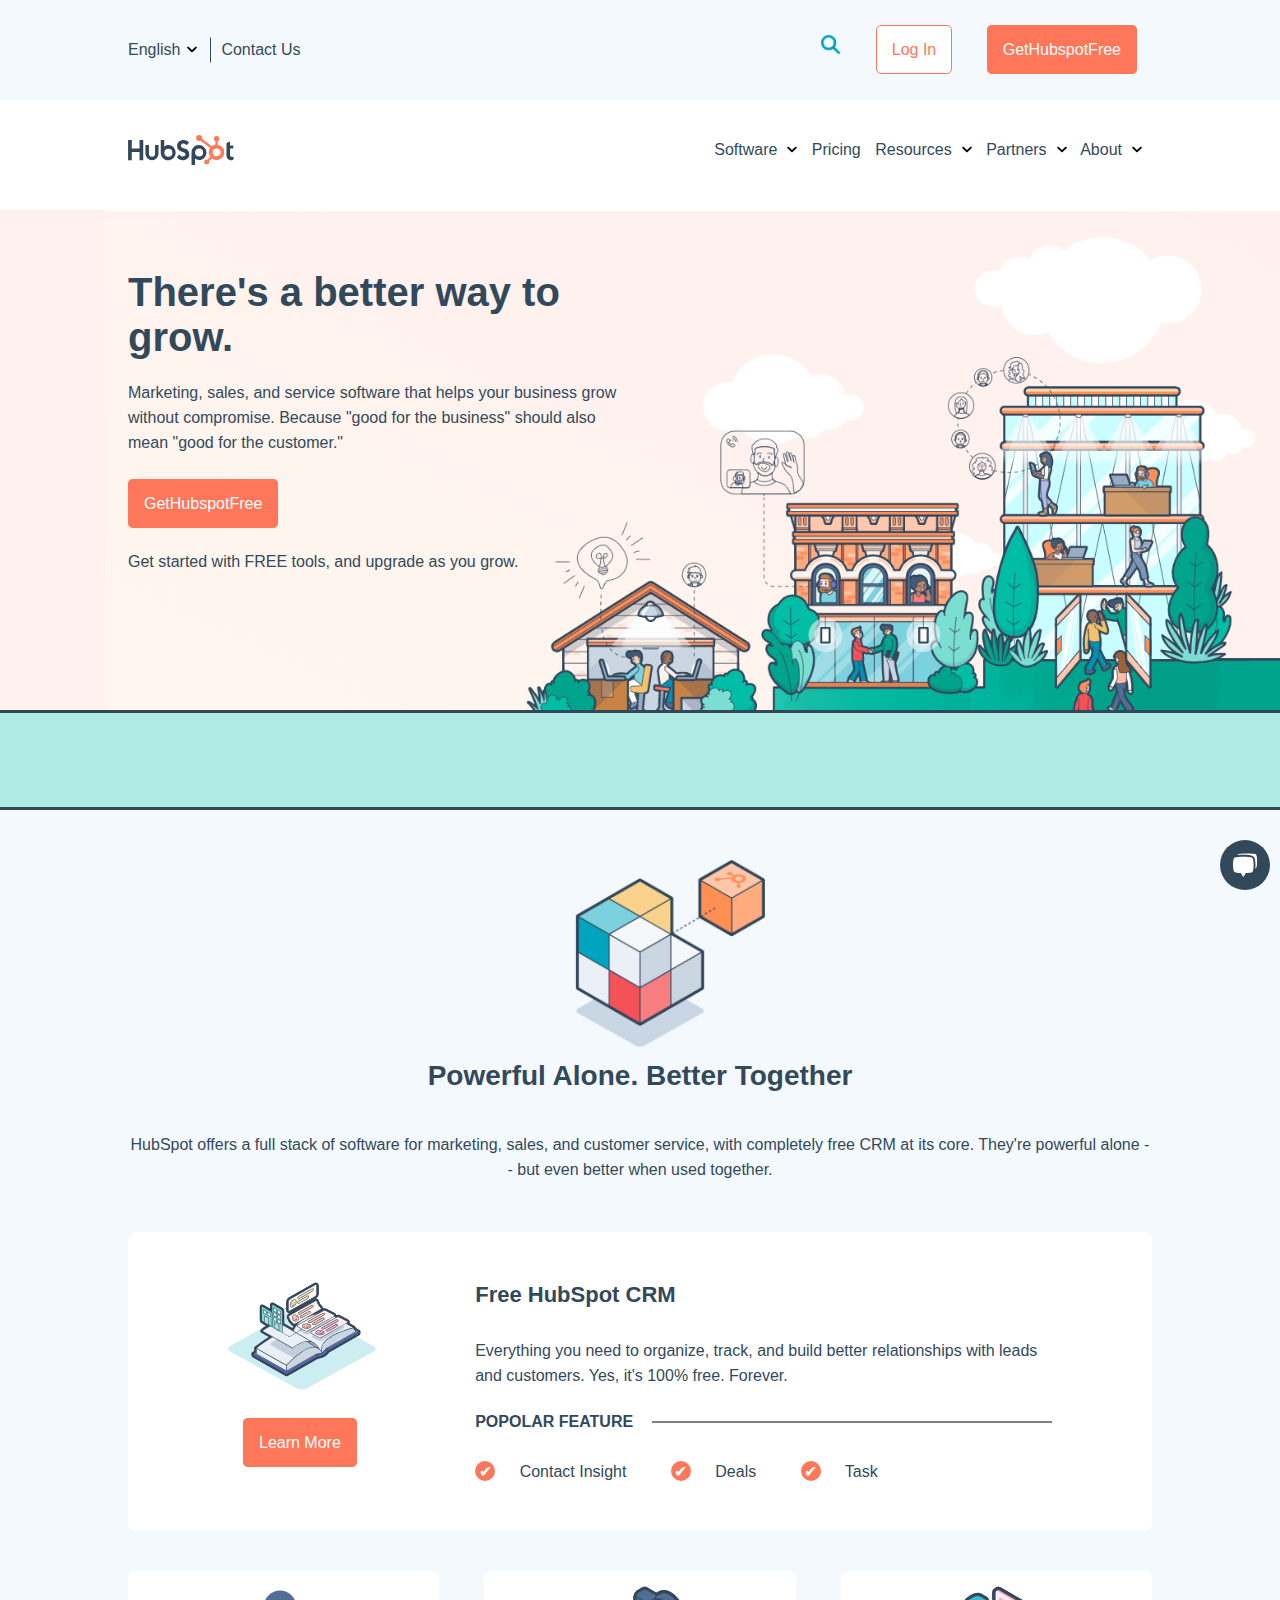
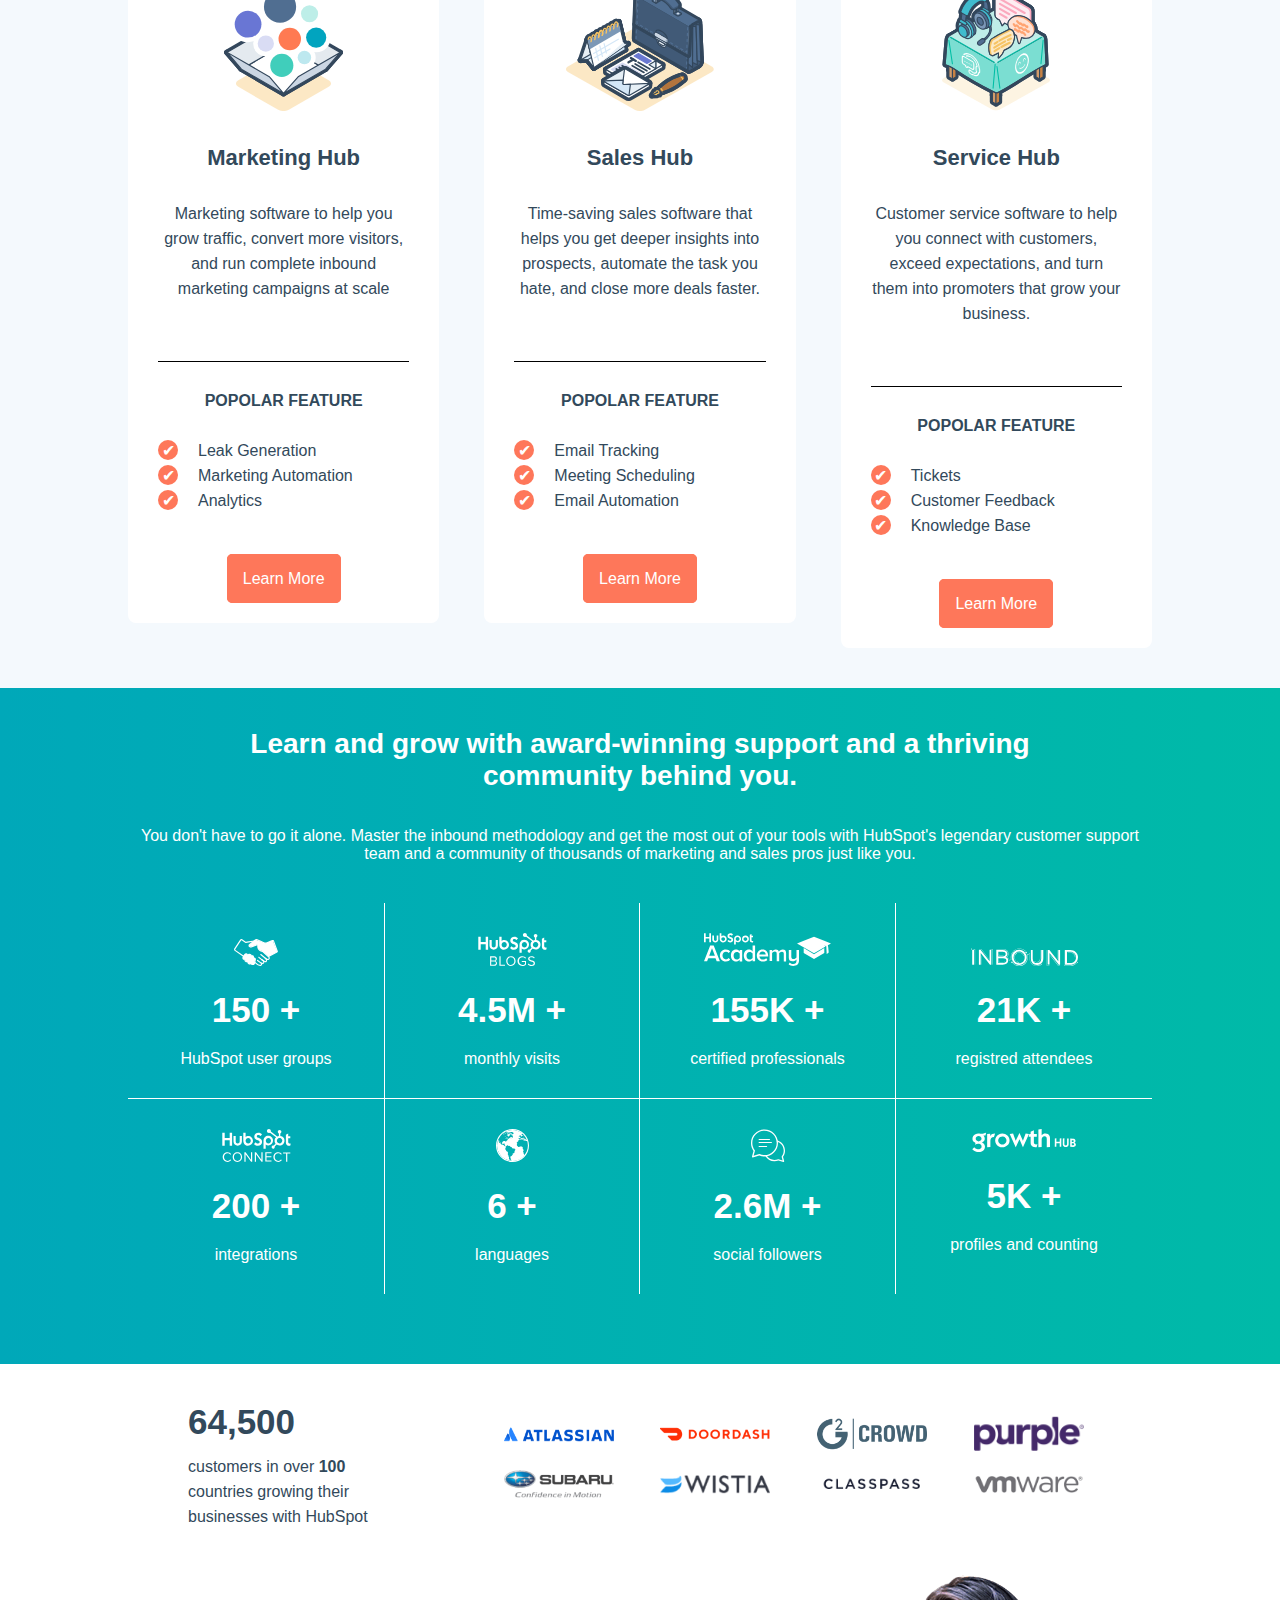
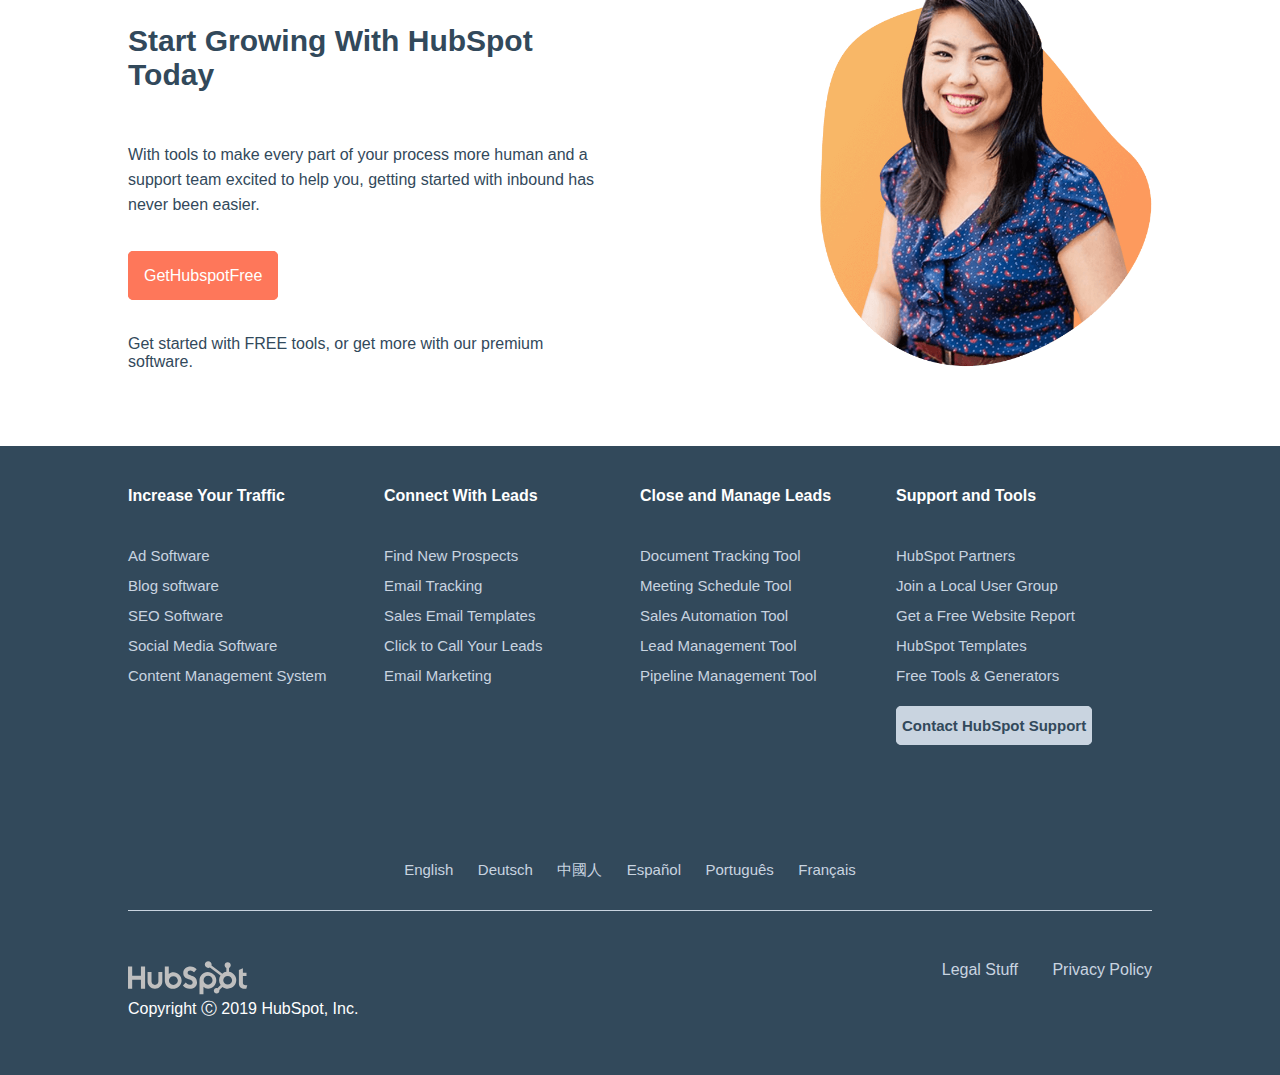
==== bonus/index.html @ 5caa960b "Commento il bonus" ====
<!DOCTYPE html>
<html lang="en">
<head>
    <meta charset="UTF-8">
    <meta http-equiv="X-UA-Compatible" content="IE=edge">
    <meta name="viewport" content="width=device-width, initial-scale=1.0">
    <!-- title -->
    <title>Hubspot</title>
    <!-- stylesheet -->
    <link rel="stylesheet" href="./assets/css/style.css">
    <!-- font -->
    <link rel="preconnect" href="https://fonts.gstatic.com">
    <link href="https://fonts.googleapis.com/css2?family=Montserrat:wght@200;400;600;800&display=swap" rel="stylesheet">
    <!-- font awesome -->
    <link rel="stylesheet" href="https://cdnjs.cloudflare.com/ajax/libs/font-awesome/5.15.3/css/all.min.css" integrity="sha512-iBBXm8fW90+nuLcSKlbmrPcLa0OT92xO1BIsZ+ywDWZCvqsWgccV3gFoRBv0z+8dLJgyAHIhR35VZc2oM/gI1w==" crossorigin="anonymous" />
</head>
<body>
    
    <!-- header -->
    <header>

        <!-- chat -->
        <div class="chat">
            <img src="./bonus_chat/launcher-open-icon.svg" alt="chat">
        </div>
        <div class="text_chat">
            &#128075; Want to chat about HubSpot? I'm here to help you find your way.
            <img src="./bonus_chat/bot-avatar.jpg" alt="bot avatar">
            <span>&#x2715;</span>
        </div>
        <!-- /chat -->

        <!-- primo nav -->
        <nav class="azzurro_chiaro">
            <div class="container clearfix">
                <div class="menu_sx float_left">
                    <a href="" id="trat">
                        <i class="fas fa-globe-europe"></i>
                        English
                        <img src="./assets/img/chevron-down-solid.svg" alt="chevron down">
                        <span id="trattino"></span>
                    </a>
                    <a href="">Contact Us</a>
                </div>
                <div class="menu_dx float_left">
                    <a href=""><img src="./assets/img/search-20icon.webp" alt="icona lente di ingrandimento"></a>
                    <a href="" class="bottone vuoto">Log In</a>
                    <a href="" class="bottone pieno pieno_azzurro_chiaro">GetHubspotFree</a>
                </div>
            </div>
        </nav>
        <!-- /primo nav -->

        <!-- secondo nav -->
        <nav>
            <div class="container clearfix">
                <div class="menu_sx2 float_left">
                    <img src="./assets/img/logo.svg" alt="">
                </div>
                <div class="menu_dx2 float_left">
                    <a href="">Software<img src="./assets/img/chevron-down-solid.svg" alt="chevron down"></a>
                    <a href="">Pricing</a>
                    <a href="">Resources<img src="./assets/img/chevron-down-solid.svg" alt="chevron down"></a>
                    <a href="">Partners<img src="./assets/img/chevron-down-solid.svg" alt="chevron down"></a>
                    <a href="">About<img src="./assets/img/chevron-down-solid.svg" alt="chevron down"></a>
                </div>
            </div>
        </nav>
        <!-- /secondo nav -->

        <!-- parte centrale header -->
        <div class="rosa main_header">
            <div class="container clearfix">
                <div class="scritte_header float_left">
                    <p>There's a better way to grow.</p>
                    <p>Marketing, sales, and service software that helps your business grow without compromise. Because "good for the business" should also mean "good for the customer."</p>
                    <a href="" class="bottone pieno pieno_rosa">GetHubspotFree</a>
                    <p>Get started with FREE tools, and upgrade as you grow.</p>
                </div>
            </div>
        </div>
        <!-- /parte centrale header -->

        <!-- barra azzurra -->
        <div class="barra_azzurra azzurro"></div>
        <!-- /barra azzurra -->

    </header>
    <!-- /header -->

    <!-- main -->
    <main>

        <!-- sezione 1 -->
        <section class="azzurro_chiaro">
            <div class="sezione_1 container clearfix">
                <!-- sezione con il cubo -->
                <div class="float_left sez_cubo">
                    <img src="./assets/img/cube.webp" class="cubo" alt="Cubo">
                    <p>Powerful Alone. Better Together</p>
                    <p>HubSpot offers a full stack of software for marketing, sales, and customer service, with  completely free CRM at its core. They're powerful alone -- but even better when used together.</p>
                </div>
                <!-- /sezione con il cubo -->

                <!-- free hubspot crm -->
                <div class="float_left azzurro_chiaro crm">
                    <div class="container float_left clearfix">
                        <div id="book" class="float_left">
                            <div><img src="./assets/img/book.svg" alt=""></div>
                            <a href="" class="bottone pieno pieno_bianco">Learn More</a>
                        </div>
                        <div id="hubspotcrm"  class="float_left">
                            <p>Free HubSpot CRM</p>
                            <p>Everything you need to organize, track, and build better relationships with leads and customers. Yes, it's 100% free. Forever.</p>
                            <p style="position: relative;">
                                popolar feature
                                <span class="hr"></span> <!-- linea orizzontale -->
                            </p>
                            <p>
                                <span class="cerchio">&#10004;</span>
                                <span class="cerchio_s">Contact Insight</span>
                                <span class="cerchio">&#10004;</span>
                                <span class="cerchio_s">Deals</span>
                                <span class="cerchio">&#10004;</span>
                                <span class="cerchio_s">Task</span>
                            </p>
                        </div>
                    </div>
                </div>
                <!-- /free hubspot crm -->

                <!-- colonne -->
                    <!-- colonna 1 -->
                    <div class="float_left azzurro_chiaro colonna3">
                        <div class="card1 clearfix">
                            <div class="int_col_1 float_left">
                                <img src="./assets/img/buble.svg" alt="bolle">
                                <p>Marketing Hub</p>
                                <p>Marketing software to help you grow traffic, convert more visitors, and run complete inbound marketing campaigns at scale</p>
                            </div>
                            <div class="int_col_2 float_left">
                                <p>popolar feature</p>
                                <p id="pf">
                                    <span class="cerchio_s"><span class="cerchio">&#10004;</span>Leak Generation</span>
                                    <span class="cerchio_s"><span class="cerchio">&#10004;</span>Marketing Automation</span>
                                    <span class="cerchio_s"><span class="cerchio">&#10004;</span>Analytics</span>
                                </p>
                                <a href="" class="bottone pieno pieno_bianco">Learn More</a>
                            </div>
                        </div>
                    </div>
                    <!-- /colonna 1 -->

                    <!-- colonna 2 -->
                    <div class="float_left azzurro_chiaro colonna3">
                        <div class="card2 clearfix">
                            <div class="int_col_1 float_left">
                                <img src="./assets/img/office.svg" alt="ufficio">
                                <p>Sales Hub</p>
                                <p>Time-saving sales software that helps you get deeper insights into prospects, automate the task you hate, and close more deals faster.</p>
                            </div>
                            <div class="int_col_2 float_left">
                                <p>popolar feature</p>
                                <p id="pf">
                                    <span class="cerchio_s"><span class="cerchio">&#10004;</span>Email Tracking</span>
                                    <span class="cerchio_s"><span class="cerchio">&#10004;</span>Meeting Scheduling</span>
                                    <span class="cerchio_s"><span class="cerchio">&#10004;</span>Email Automation</span>
                                </p>
                                <a href="" class="bottone pieno pieno_bianco">Learn More</a>
                            </div>
                        </div>
                    </div>
                    <!-- /colonna 2 -->

                    <!-- colonna 3 -->
                    <div class="float_left azzurro_chiaro colonna3">
                        <div class="card3 clearfix">
                            <div class="int_col_1 float_left">
                                <img src="./assets/img/table.svg" alt="tavolo">
                                <p>Service Hub</p>
                                <p>Customer service software to help you connect with customers, exceed expectations, and turn them into promoters that grow your business.</p>
                            </div>
                            <div class="int_col_2 float_left">
                                <p>popolar feature</p>
                                <p id="pf">
                                    <span class="cerchio_s"><span class="cerchio">&#10004;</span>Tickets</span>
                                    <span class="cerchio_s"><span class="cerchio">&#10004;</span>Customer Feedback</span>
                                    <span class="cerchio_s"><span class="cerchio">&#10004;</span>Knowledge Base</span>
                                </p>
                                <a href="" class="bottone pieno pieno_bianco">Learn More</a>
                            </div>
                        </div>
                    </div>
                    <!-- /colonna 3 -->
                <!-- /colonne -->

            </div>
        </section>
        <!-- /sezione 1 -->

        <!-- sezione 2 -->
        <section id="sezione_blu">
            <div class="container">
                <p>
                    Learn and grow with award-winning support and a thriving community behind you.
                </p>
                <p>
                    You don't have to go it alone. Master the inbound methodology and get the most out of your tools with HubSpot's legendary customer support team and a community of thousands of marketing and sales pros just like you. 
                </p>
                <div class="clearfix">
                    <div class="float_left">
                        <div><img src="./assets/img/hands.svg" alt="mani"></div>
                        <p class="scritta_grande">150 +</p>
                        <p>HubSpot user groups</p>
                    </div>
                    <div class="float_left quad_1">
                        <div><img src="./assets/img/blogs.svg" alt="blogs"></div>
                        <p class="scritta_grande">4.5M +</p>
                        <p>monthly visits</p>
                    </div>
                    <div class="float_left quad_2">
                        <div><img src="./assets/img/academy.svg" alt="academy"></div>
                        <p class="scritta_grande">155K +</p>
                        <p>certified professionals</p>
                    </div>
                    <div class="float_left">
                        <div><img src="./assets/img/inbound.svg" alt="inbound"></div>
                        <p class="scritta_grande">21K +</p>
                        <p>registred attendees</p>
                    </div>
                    <div class="float_left quad_3">
                        <div><img src="./assets/img/connect.svg" alt="connect"></div>
                        <p class="scritta_grande">200 +</p>
                        <p>integrations</p>
                    </div>
                    <div class="float_left quad_1 quad_3">
                        <div><img src="./assets/img/globe.svg" alt="globe"></div>
                        <p class="scritta_grande">6 +</p>
                        <p>languages</p>
                    </div>
                    <div class="float_left quad_2 quad_3">
                        <div><img src="./assets/img/followers.svg" alt="followers"></div>
                        <p class="scritta_grande">2.6M +</p>
                        <p>social followers</p>
                    </div>
                    <div class="float_left quad_3">
                        <div><img src="./assets/img/growth.svg" alt="growth"></div>
                        <p class="scritta_grande">5K +</p>
                        <p>profiles and counting</p>
                    </div>
                </div>
            </div>
        </section>
        <!-- /sezione 2 -->

        <!-- sezione 3 -->
        <section id="sezione_bianca">
            <div class="container">
                <div class="clearfix sez_bianca_1">
                    <div class="float_left">
                        <p class="scritta_grande" style="padding-bottom: 20px;">64,500</p>
                        <p>
                            customers in over <span style="font-weight: 600;">100</span> countries growing their businesses with HubSpot
                        </p>
                    </div>
                    <div class="float_left sponsor">
                        <div class="float_left">
                            <img src="./assets/img/atlasian.webp" alt="atlasian">
                        </div>
                        <div class="float_left">
                            <img src="./assets/img/doordash.webp" alt="doordash">
                        </div>
                        <div class="float_left">
                            <img src="./assets/img/g2crowd.webp" alt="g2crowd">                            
                        </div>
                        <div class="float_left">
                            <img src="./assets/img/purple.webp" alt="purple">                            
                        </div>
                        <div class="float_left">
                            <img src="./assets/img/subaru.webp" alt="subaru">
                        </div>
                        <div class="float_left">
                            <img src="./assets/img/wistia.webp" alt="wistia">
                        </div>
                        <div class="float_left">
                            <img src="./assets/img/classpass.webp" alt="classpass">
                        </div>
                        <div class="float_left">
                            <img src="./assets/img/vmware.webp" alt="vmware">
                        </div>
                    </div>
                </div>
                <div class="sez_bianca_2 clearfix">
                    <div class="float_left">
                        <p class="">Start Growing With HubSpot Today</p>
                        <p>With tools to make every part of your process more human and a support team excited to help you, getting started with inbound has never been easier.</p>
                        <a class="btn bottone pieno pieno_bianco" href="">GetHubspotFree</a>
                        <p>Get started with FREE tools, or get more with our premium software.</p>
                    </div>
                    <div class="float_left">
                        <img src="./assets/img/woman.webp" alt="woman">
                    </div>
                </div>
            </div>
        </section>
        <!-- /sezione 3 -->

    </main>
    <!-- /main -->

    <!-- footer -->
    <footer>
        <div class="container">

            <!-- sezione 1 -->
            <div class="sez_blu_1 clearfix">
                <div class="float_left">
                    <ul>
                        <span>Increase Your Traffic</span>
                        <li><a href="">Ad Software</a></li>
                        <li><a href="">Blog software</a></li>
                        <li><a href="">SEO Software</a></li>
                        <li><a href="">Social Media Software</a></li>
                        <li><a href="">Content Management System</a></li>
                    </ul>
                </div>
                <div class="float_left">
                    <ul>
                        <span>Connect With Leads</span>
                        <li><a href="">Find New Prospects</a></li>
                        <li><a href="">Email Tracking</a></li>
                        <li><a href="">Sales Email Templates</a></li>
                        <li><a href="">Click to Call Your Leads</a></li>
                        <li><a href="">Email Marketing</a></li>
                    </ul>
                </div>
                <div class="float_left">
                    <ul>
                        <span>Close and Manage Leads</span>
                        <li><a href="">Document Tracking Tool</a></li>
                        <li><a href="">Meeting Schedule Tool</a></li>
                        <li><a href="">Sales Automation Tool</a></li>
                        <li><a href="">Lead Management Tool</a></li>
                        <li><a href="">Pipeline Management Tool</a></li>
                    </ul>
                </div>
                <div class="float_left">
                    <ul>
                        <span>Support and Tools</span>
                        <li><a href="">HubSpot Partners</a></li>
                        <li><a href="">Join a Local User Group</a></li>
                        <li><a href="">Get a Free Website Report</a></li>
                        <li><a href="">HubSpot Templates</a></li>
                        <li><a href="">Free Tools & Generators</a></li>
                        <a class="bottone pieno2" href="">Contact HubSpot Support</a>
                        <div class="social">
                            <a href=""><i style="color: #c9d4e0;" class="fab fa-facebook-f"></i></a>
                            <a href=""><i style="color: #c9d4e0;" class="fab fa-instagram"></i></a>
                            <a href=""><i style="color: #c9d4e0;" class="fab fa-youtube"></i></a>
                            <a href=""><i style="color: #c9d4e0;" class="fab fa-twitter"></i></a>
                            <a href=""><i style="color: #c9d4e0;" class="fab fa-linkedin-in"></i></a>
                        </div>
                    </ul>
                </div>
            </div>
            <!-- /sezione 1 -->

            <!-- sezione 2 -->
            <div class="sez_blu_2">
                <span><a href="">English</a></span>
                <span><a href="">Deutsch</a></span>
                <span><a href="">中國人</a></span>
                <span><a href="">Español</a></span>
                <span><a href="">Português</a></span>
                <span><a href="">Français</a></span>
            </div>
            <!-- /sezione 2 -->

            <!-- sezione 3 -->
            <div>
                <div class="sez_blu_3 clearfix">
                    <div class="float_left">
                        <div>
                            <img src="./assets/img/logo-white.svg" alt="logo bianco">
                        </div>
                        <div>
                            Copyright &#x24B8; 2019 HubSpot, Inc.
                        </div>
                    </div>
                    <div class="sez_blu_3_dx float_left">
                        <span><a href="">Legal Stuff</a></span>
                        <span><a href="">Privacy Policy</a></span>
                    </div>
                </div>
            </div>
            <!-- /sezione 3 -->

        </div>
    </footer>
    <!-- /footer -->

</body>
</html>
---- bonus/assets/css/style.css ----
*{
    box-sizing: border-box;
    padding: 0;
    margin: 0;
    /* font-family: 'Montserrat', sans-serif; */
    font-family: Arial, Helvetica, sans-serif;
    color: #32495b;
}

/* utility class */
.container{
    width: 80%;
    margin: auto;
}
.clearfix{
    content: "";
    display: table;
    clear: both;
}
.azzurro_chiaro{
    background-color: #f4f9fd;
}
.rosa{
    background-color: #fff2ee;
}
.azzurro{
    background-color: #afebe4;
}
.bottone{
    border-radius: 5px;
    margin: 0 15px;
    text-decoration: none;
}
.vuoto{
    padding: 15px;
    border: 1px solid #fe775a;
    color: #fe775a;
    background-color: white;
}
.vuoto:hover{
    color: white;
    background-color: #fe775a;
}
.pieno{
    padding: 15px;
    border: 1px solid #fe775a;
    background-color: #fe775a;
    color: white;
}
.pieno2{
    padding: 10px 5px;
    border: 1px solid #c9d4e0;
    background-color: #c9d4e0;
    color: #32495b;
    font-weight: 600;
    font-size: 15px;
    margin-left: 0;
}
.pieno2:hover{
    background-color: #32495b;
    color: #c9d4e0;
}
.pieno_azzurro_chiaro:hover{
    color: #fe775a;
    background-color: #f4f9fd;
}
.pieno_rosa:hover{
    color: #fe775a;
    background-color: #fff2ee;
}
.pieno_bianco:hover{
    color: #fe775a;
    background-color: white;
}
.float_left{
    float: left;
}
.cerchio{
    width: 20px;
    height: 20px;
    line-height: 15px;
    padding: 3px;
    margin-right: 20px;
    border-radius: 50%;
    background-color: #fe775a;
    color: white;
    text-align: center;
    display: inline-block;
}

/* header */
/* primo nav */
header nav:first-child{
    width: 100%;
    height: 100px;
    border-bottom: 1px solid #32495b;
}
.menu_sx, .menu_dx{
    width: 50%;
}
.menu_sx{
    line-height: 100px;
}
.menu_sx a{
    text-decoration: none;
}
#trat{
    position: relative;
    margin-right: 10px;
    padding-right: 10px;
}
#trat img{
    width: 10px;
    margin-left: 2px;
}
#trattino{
    content: "";
    display: inline-block;
    height: 25px;
    width: 1px;
    background-color: #32495b;
    position: absolute;
    right: 0px;
    top: 50%;
    transform: translateY(-50%);
}
.menu_dx{
    text-align: right;
    line-height: 100px;
}
.menu_dx > a > img{
    width: 20px;
    margin-right: 15px;
}
.menu_dx > a > img:hover{
    width: 30px;
}

/* secondo nav */
header nav:nth-child(2){
    width: 100%;
    height: 100px;
}
.menu_sx2{
    width: 40%;
    line-height: 100px;
}
.menu_dx2{
    width: 60%;
    line-height: 100px;
}
.menu_sx2 img{
    margin-top: 35px;
}
.menu_dx2{
    text-align: right;
}
.menu_dx2 a{
    margin-right: 10px;
    text-decoration: none;
}
.menu_dx2 a img{
    width: 10px;
    margin-left: 10px;
}

/* parte centrale header */
.main_header {
    height: 500px;
    background-image: url("../img/jumbotron.png");
    background-repeat: no-repeat;
    background-size: contain;
    background-position-x: 100%;
    background-size: 1175px;
}
.scritte_header{
    margin-top: 60px;
    width: 50%;
}
.scritte_header :first-child{
    font-size: 40px;
    font-weight: 600;
    margin-bottom: 20px;
}
.scritte_header :nth-child(2){
    margin-bottom: 40px;
    line-height: 25px;
}
.scritte_header :nth-child(4){
    margin-top: 40px;
}
.scritte_header a{
    margin-left: 0;
}

/* barra azzurra */
.barra_azzurra{
    width: 100%;
    height: 100px;
    border-top: 3px solid #33475b;
    border-bottom: 3px solid #33475b;
}


/* main */
/* sezione 1 */
/* sezione con il cubo */
.sez_cubo{
    position: relative;
    width: 100%;
}
.cubo{
    width: 250px;
    position: absolute;
    left: 50%;
    top: 50px;
    transform: translateX(-50%);
}
.sez_cubo :nth-child(2){
    padding-top: 250px;
    margin-bottom: 40px;
    font-size: 28px;
    font-weight: 600;
    text-align: center;
}
.sez_cubo :nth-child(3){
    text-align: center;
    margin-bottom: 50px;
    line-height: 25px;
}

/* free hubspot crm */
.crm{
    width: 100%;
}
.crm > div{
    border-radius: 0.5rem;
    width: 100%;
    background-color: white;
    padding: 50px 100px;
}
#book{
    width: 30%;
}
#book > div > img{
    width: 60%;
    margin-bottom: 40px;
}
#hubspotcrm{
    width: 70%;
    height: 100%;
}
#hubspotcrm p:first-child{
    font-size: 22px;
    font-weight: 600;
    margin-bottom: 30px;
}
#hubspotcrm p:nth-child(2){
    margin-bottom: 25px;
    line-height: 25px;
}
#hubspotcrm p:nth-child(3){
    margin-bottom: 30px;
    text-transform: uppercase;
    font-weight: 600;
}
.hr{
    width: 400px;
    height: 1px;
    background-color: black;
    display: block;
    position: absolute;
    right: 0;
    top: 50%;
    transform: translateY(-50%);
}
.cerchio_s{
    margin-right: 40px;
}

/* colonne */
.colonna3{
    width: calc(100%/3);
    padding-top: 40px;
    text-align: center;
    padding-bottom: 40px;
}
.card1{
    border-radius: 0.5rem;
    background-color: white;
    width: calc(100%-30px);
    margin-right: 30px;
    padding: 15px 30px;
    padding-bottom: 35px;
}
.card2{
    border-radius: 0.5rem;
    background-color: white;
    width: calc(100%-30px);
    margin-left: 15px;
    margin-right: 15px;
    padding: 15px 30px;
    padding-bottom: 35px;
}
.card3{
    border-radius: 0.5rem;
    background-color: white;
    width: calc(100%-30px);
    margin-left: 30px;
    padding: 15px 30px;
    padding-bottom: 35px;
}
.int_col_1{
    width: 100%;
    height: 60%;
}
.int_col_1 img{
    height: 125px;
    margin-bottom: 30px;
}
.int_col_1 :nth-child(2){
    font-size: 22px;
    font-weight: 600;
    margin-bottom: 30px;
}
.int_col_1 :nth-child(3){
    line-height: 25px;
    margin-bottom: 60px;
}
.int_col_2{
    width: 100%;
    height: 40%;
    border-top: 1px solid black;
}
.int_col_2 p:first-child{
    font-weight: 600;
    text-transform: uppercase;
    margin-top: 30px;
    margin-bottom: 30px;
}
#pf{
    margin-bottom: 60px;
}
#pf span.cerchio_s{
    text-align: left;
    display: block;
    margin-bottom: 5px;
}


/* sezione 2 */
#sezione_blu{
    background: linear-gradient(90deg, #00A8B9 0%, #00BAA8 100%);
    padding-top: 40px;
    padding-bottom: 70px;
}
#sezione_blu > div > p{
    color: white;
    text-align: center;
}
#sezione_blu > div > p:first-child{
    font-size: 28px;
    font-weight: 600;
    width: 80%;
    margin: auto;
    margin-bottom: 35px;
}
#sezione_blu > div >p:nth-child(2){
    padding-bottom: 40px;
}
#sezione_blu > div > div{
    width: 100%;
}
#sezione_blu > div > div > div{
    width: 25%;
    text-align: center;
    padding-bottom: 30px;
    padding-top: 30px;
}
#sezione_blu > div > div > div > p{
    color: white;
    padding-top: 20px;
}
.scritta_grande{
    font-size: 35px;
    font-weight: 600;
}
.quad_1{
    border-left: 1px solid white;
    border-right: 1px solid white;
}
.quad_2{
    border-right: 1px solid white;
}
.quad_3{
    border-top: 1px solid white;
}

/* sezione 3 */
.sez_bianca_1{
    width: 100%;
    padding-top: 20x;
}
.sez_bianca_1 > div:first-child{
    width: 30%;
    padding: 45px;
    line-height: 25px;
    padding-left: 60px;
}
.sez_bianca_1 > div:nth-child(2){
    width: 70%;
    padding: 45px;
    /* text-align: right; */
}
.sponsor > div{
    width: 25%;
    height: 50px;
    position: relative;
}
.sponsor > div > img{
    width: 110px;
    position: absolute;
    top: 50%;
    left: 50%;
    transform: translate(-50%, -50%);
}
.sez_bianca_2{
    padding-bottom: 25px;
}
.sez_bianca_2 > div:first-child{
    width: 46%;
}
.sez_bianca_2 > div > p{
    margin: 50px 0;
}
.sez_bianca_2 > div > p:first-child{
    font-size: 30px;
    font-weight: 600;
}
.sez_bianca_2 > div > p:nth-child(2){
    line-height: 25px;
}
.btn{
    margin-left: 0;
}
.sez_bianca_2 > div:nth-child(2){
    width: 54%;
    position: relative;
}
.sez_bianca_2 > div:nth-child(2) > img{
    width: 60%;
    position: absolute;
    right: 0;
}

/* footer */
footer{
    background-color: #32495b;
    padding: 35px 0;
}
/* sezione 1 */
footer div, footer ul, footer ul li, footer span{
    color: white;
}
.sez_blu_1{
    width: 100%;
    padding-bottom: 70px;
}
.sez_blu_1 > div{
    width: 25%;
}
footer ul{
    line-height: 30px;
}
footer ul li{
    list-style: none;
    font-size: 15px;
}
footer ul li a{
    color: #c9d4e0;
    text-decoration: none;
}
footer ul span{
    margin-bottom: 40px;
    color: white;
    font-weight: 700;
}
footer ul :nth-child(2){
    margin-top: 30px;
}
footer ul :nth-child(6){
    margin-bottom: 20px;
}
.social{
    padding-top: 20px;
}
.social > a{
    padding-right: 25px;
}

/* sezione 2 */
.sez_blu_2{
    text-align: center;
}
.sez_blu_2 > span{
    padding-right: 20px;
}
.sez_blu_2 > span > a{
    font-size: 15px;
    color: #c9d4e0;
    text-decoration: none;
}

/* sezione 3 */
.sez_blu_3{
    width: 100%;
    padding-top: 50px;
    padding-bottom: 20px;
    margin-top: 30px;
    border-top: 1px solid #c9d4e0;
    color: #c9d4e0;
}
.sez_blu_3 > div{
    width: 50%;
}
.sez_blu_3 > div > div > img{
    filter: brightness(0.75);
    width: 120px;
}
.sez_blu_3_dx{
    text-align: right;
}
.sez_blu_3_dx span{
    margin-left: 30px;
}
.sez_blu_3_dx span a{
    color: #c9d4e0;
    text-decoration: none;
}

/* chat */
.chat{
    position: fixed;
    right: 10px;
    bottom: 10px;
    border-radius: 50%;
    background-color: #32495b;
    width: 50px;
    height: 50px;
    z-index: 2;
}
.chat > img{
    width: 25px;
    position: absolute;
    top: 50%;
    left: 50%;
    transform: translate(-50%, -50%);
}
.text_chat{
    color: #32495b;
    width: 280px;
    padding: 30px 20px;
    padding-bottom: 20px;
    border-radius: 0.4rem;
    position: fixed;
    right: 10px;
    bottom: 70px;
    background-color: white;
    border: 1px solid #32495b;
    line-height: 25px;
    z-index: 2;
    display: none;
}
.text_chat > img{
    width: 50px;
    position: absolute;
    left: 50%;
    top: 0;
    transform: translate(-50%, -50%);
}
.text_chat > span{
    position: absolute;
    right: 10px;
    top: 5px;
    font-size: 20px;
}
.chat:hover + .text_chat{
    display: block;
}
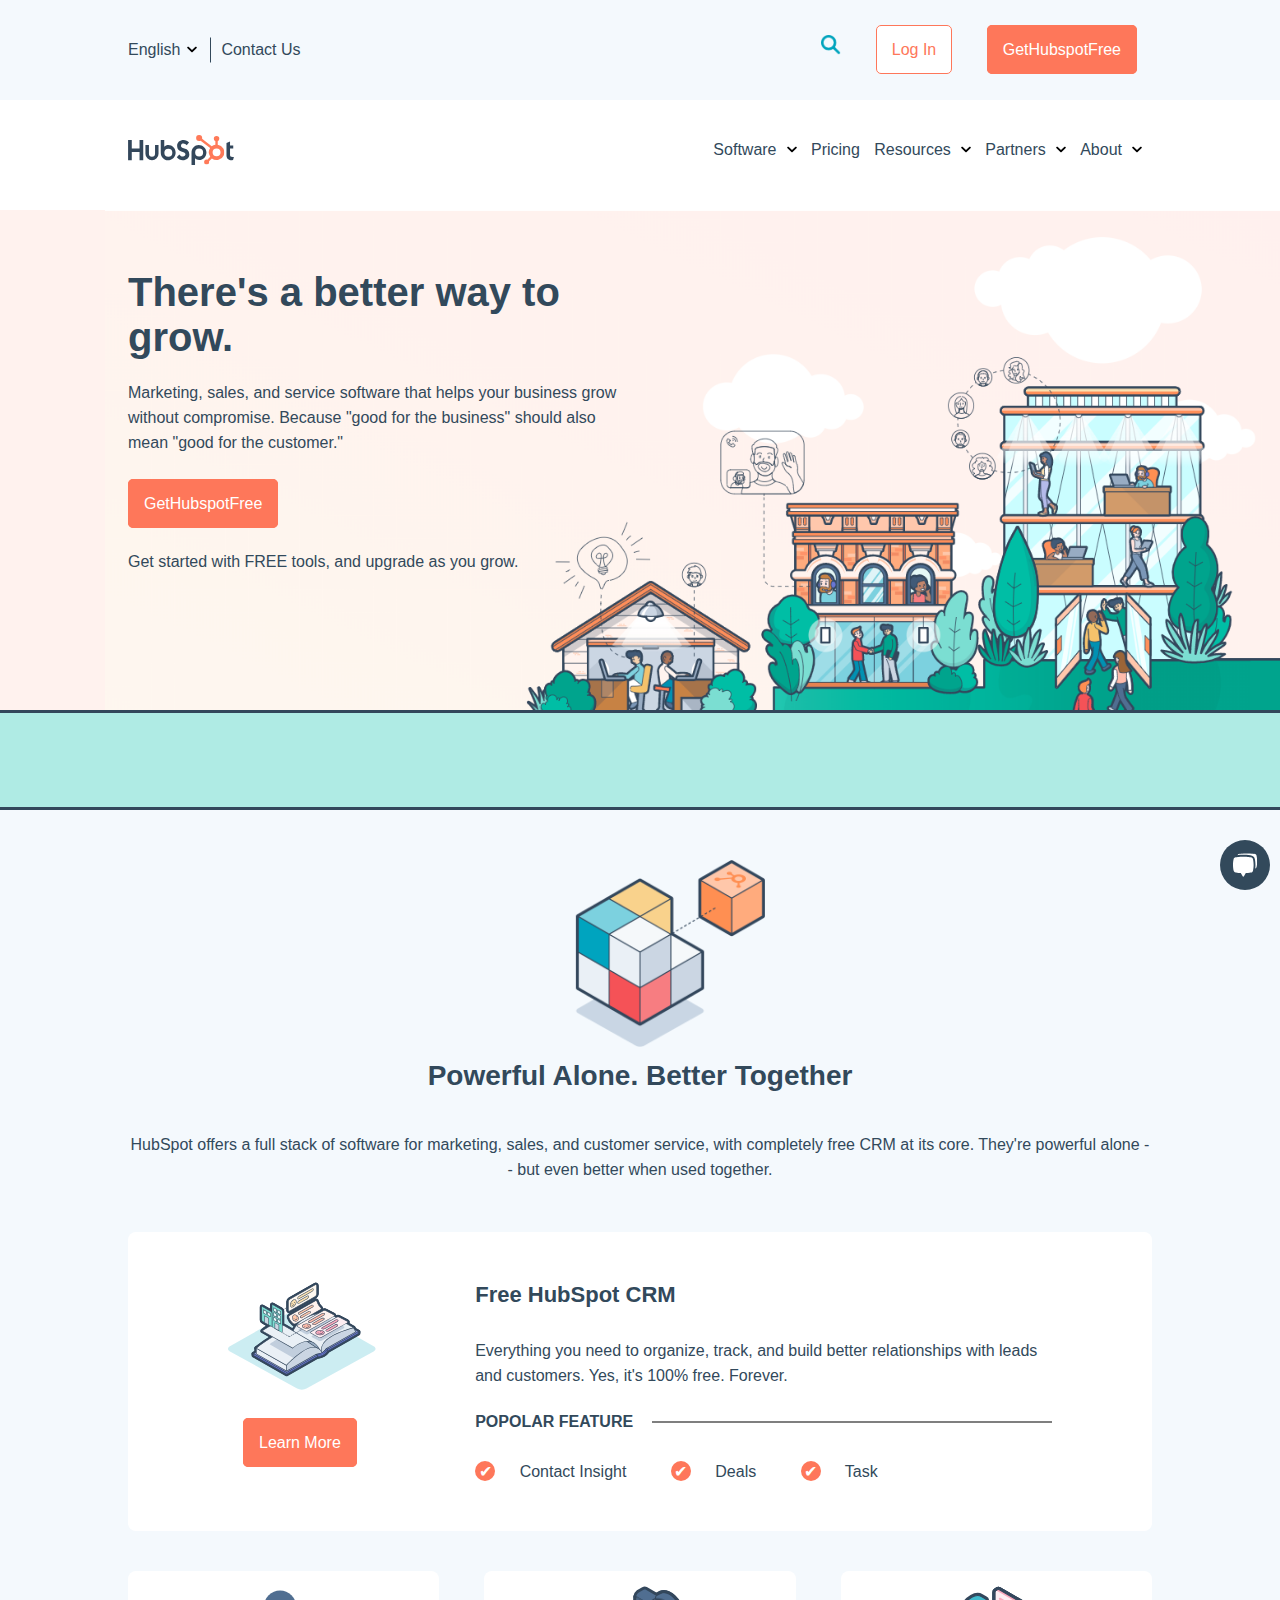
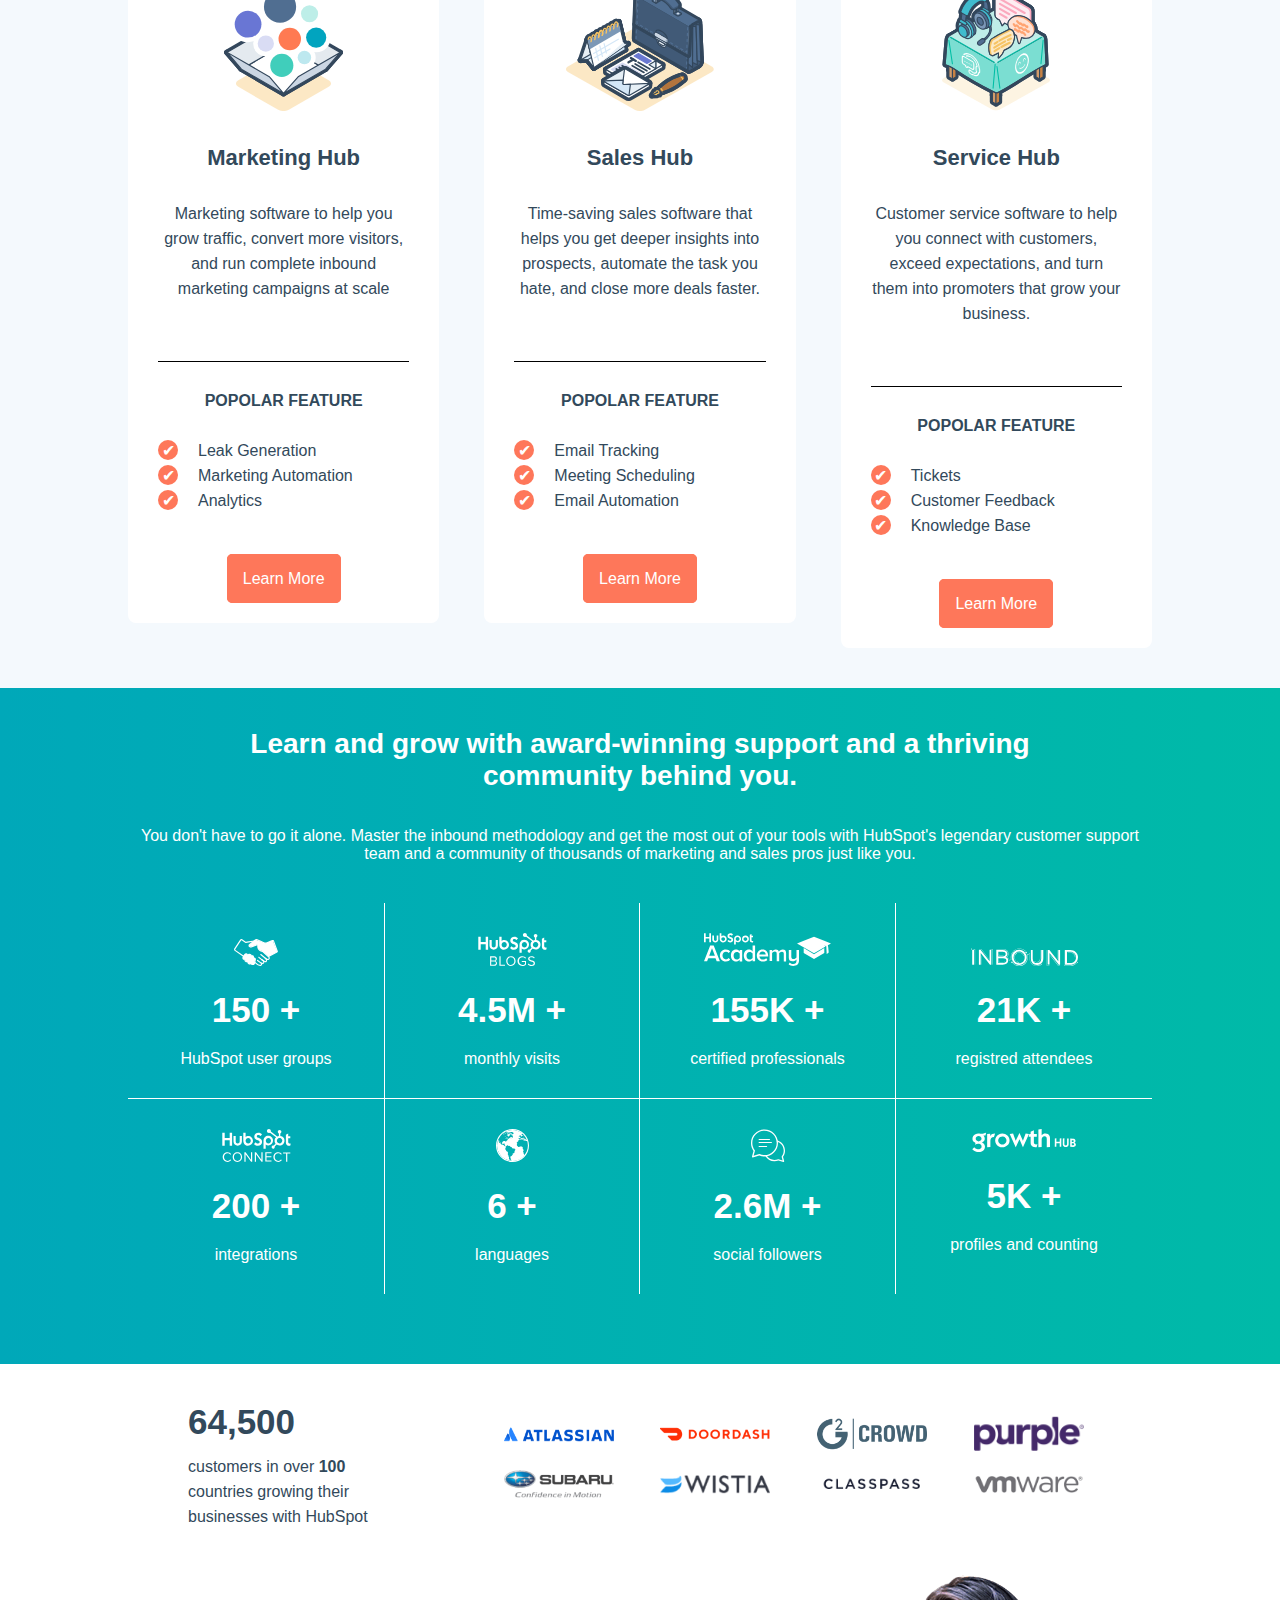
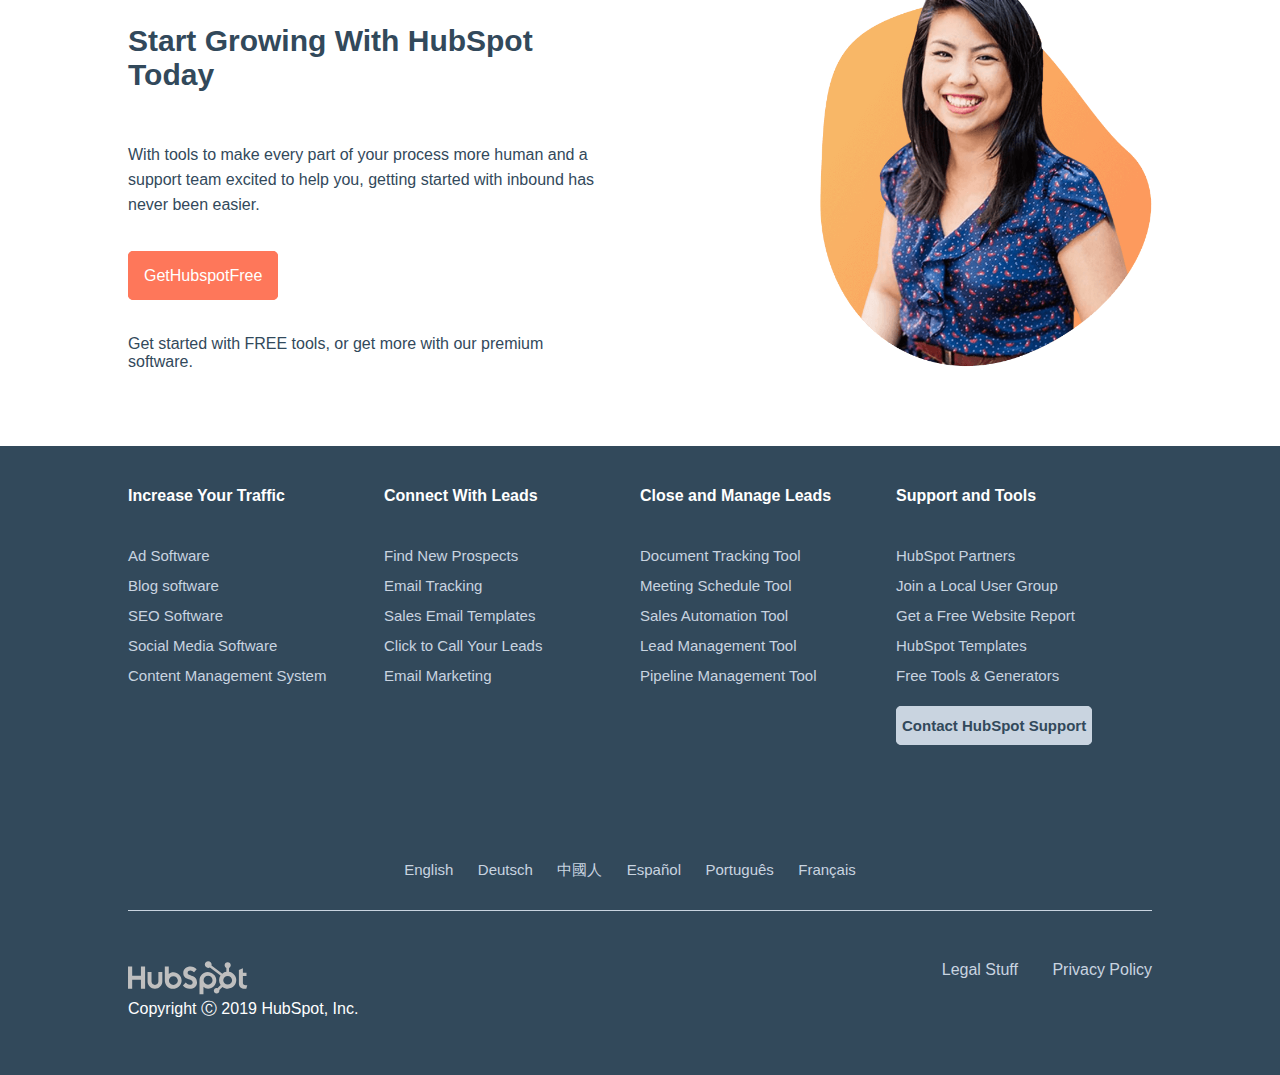
==== commit 62d828c7: "Resources dropdown menu" ====
--- a/bonus/index.html
+++ b/bonus/index.html
@@ -34,12 +34,21 @@
         <nav class="azzurro_chiaro">
             <div class="container clearfix">
                 <div class="menu_sx float_left">
-                    <a href="" id="trat">
+                    <a href="" class="dropdown" id="trat">
                         <i class="fas fa-globe-europe"></i>
                         English
                         <img src="./assets/img/chevron-down-solid.svg" alt="chevron down">
                         <span id="trattino"></span>
+                        <div class="dropdown-content">
+                            <p>中國人</p>
+                            <p>Deutsch</p>
+                            <p>English</p>
+                            <p>Español</p>
+                            <p>Português</p>
+                            <p>Français</p>
+                        </div>
                     </a>
+                    
                     <a href="">Contact Us</a>
                 </div>
                 <div class="menu_dx float_left">
@@ -60,9 +69,83 @@
                 <div class="menu_dx2 float_left">
                     <a href="">Software<img src="./assets/img/chevron-down-solid.svg" alt="chevron down"></a>
                     <a href="">Pricing</a>
-                    <a href="">Resources<img src="./assets/img/chevron-down-solid.svg" alt="chevron down"></a>
-                    <a href="">Partners<img src="./assets/img/chevron-down-solid.svg" alt="chevron down"></a>
-                    <a href="">About<img src="./assets/img/chevron-down-solid.svg" alt="chevron down"></a>
+                    <a href="" class="dropdown4">
+                        Resources<img src="./assets/img/chevron-down-solid.svg" alt="chevron down">
+                        <div class="dropdown-content4 clearfix">
+                            <div class="float_left">
+                                <p>Blog</p>
+                                <p>Read marketing, sales, agency, and customer success blog content.</p>
+                            </div>
+                            <div class="float_left">
+                                <p>Customers Stories/p>
+                                <p>Hear from the businesses that use HubSpot to grow better every day.</p>
+                            </div>
+                            <div class="float_left">
+                                <p>Developers</p>
+                                <p>Create apps and custom integrations for businesses using HubSpot.</p>
+                            </div>
+                            <div class="float_left mtb">
+                                <p>Ebooks, Guides & More</p>
+                                <p>Get access to HubSpot's most popular marketing resources.</p>
+                            </div>
+                            <div class="float_left mtb">
+                                <p>Onboarding & Services</p>
+                                <p>Find training and consulting services to help you thrive with HubSpot.</p>
+                            </div>
+                            <div class="float_left mtb">
+                                <p>Research & Reports</p>
+                                <p>Get up-to-date research and data on hot business trends.</p>
+                            </div>
+                            <div class="float_left mtb">
+                                <p>Free Courses & Certifications</p>
+                                <p>Take courses on the latest business trends, taught by industry experts.</p>
+                            </div>
+                            <div class="float_left mtb">
+                                <p>What Is Inbound?</p>
+                                <p>Get a primer on how inbound helps your business grow better.</p>
+                            </div>
+                            <div class="float_left mtb">
+                                <p>Customer Support</p>
+                                <p>Get help if you have questions about using HubSpot software.</p>
+                            </div>
+                        </div>
+                    </a>
+                    <a href="" class="dropdown3">
+                        Partners<img src="./assets/img/chevron-down-solid.svg" alt="chevron down">
+                        <div class="dropdown-content3 clearfix">
+                            <div class="float_left">
+                                <p>Hire a Partner</p>
+                                <p>Find a partner in our global community of service providers who can help you grow.</p>            
+                            </div>
+                            <div class="float_left">
+                                <p>Partner With Us</p>
+                                <p>Find the right partner program to help your business grow.</p>
+                            </div>
+                        </div>
+                    </a>
+                    <a href="" class="dropdown2">
+                        About<img src="./assets/img/chevron-down-solid.svg" alt="chevron down">
+                        <div class="dropdown-content2 clearfix">
+                            <div class="float_left">
+                                <p>Company</p>
+                                <p>About Us</p>
+                                <p>Contact Us</p>
+                                <p>Management Team</p>
+                                <p>Board of Directors</p>
+                                <p>Careers</p>
+                            </div>
+                            <div class="float_left">
+                                <p>News</p>
+                                <p>HubSpot News</p>
+                                <p>Press Resources</p>
+                                <p>Speakers</p>
+                            </div>
+                            <div class="float_left">
+                                <p>Investors</p>
+                                <p>Investor Relations</p>
+                            </div>
+                        </div>
+                    </a>
                 </div>
             </div>
         </nav>
--- a/bonus/assets/css/style.css
+++ b/bonus/assets/css/style.css
@@ -586,4 +586,134 @@
 }
 .chat:hover + .text_chat{
     display: block;
+}
+
+/* dropdown menu */
+/* english */
+.dropdown{
+    position: relative;
+}
+.dropdown-content{
+    display: none;
+    position: absolute;
+    top: 18px;
+    background-color: white;
+    box-shadow: 0px 8px 16px 0px rgba(0,0,0,0.2);
+    z-index: 1;
+    line-height: 20px;
+    font-weight: 600;
+}
+.dropdown-content p{
+    color: #32495b;
+    padding: 12px 16px;
+    display: block;
+}
+.dropdown-content p:hover{
+      background-color: #f1f1f1
+}
+.dropdown:hover .dropdown-content{
+    display: block;
+}
+/* about */
+.dropdown2{
+    position: relative;
+}
+.dropdown-content2{
+    display: none;
+    position: absolute;
+    top: 18px;
+    right: 0;
+    background-color: white;
+    box-shadow: 0px 8px 16px 0px rgba(0,0,0,0.2);
+    z-index: 1;
+    line-height: 20px;
+    width: 600px;
+    padding: 20px;
+}
+.dropdown-content2 p{
+    color: #32495b;
+    padding: 12px 16px;
+    text-align: left;
+}
+.dropdown-content2 p:first-child{
+    font-weight: 600;
+}
+.dropdown-content2 > div{
+    width: calc(100%/3);
+}
+.dropdown-content2 p:hover{
+    background-color: #f1f1f1
+}
+.dropdown2:hover .dropdown-content2{
+    display: block;
+}
+/* partners */
+.dropdown3{
+    position: relative;
+}
+.dropdown-content3{
+    display: none;
+    position: absolute;
+    top: 18px;
+    right: 0;
+    background-color: white;
+    box-shadow: 0px 8px 16px 0px rgba(0,0,0,0.2);
+    z-index: 1;
+    line-height: 20px;
+    width: 600px;
+    padding: 20px;
+}
+.dropdown-content3 p{
+    color: #32495b;
+    padding: 12px 16px;
+    text-align: left;
+}
+.dropdown-content3 p:first-child{
+    font-weight: 600;
+}
+.dropdown-content3 > div{
+    width: 50%;
+}
+.dropdown-content3 p:hover{
+    background-color: #f1f1f1
+}
+.dropdown3:hover .dropdown-content3{
+    display: block;
+}
+/* resources */
+.dropdown4{
+    position: relative;
+}
+.dropdown-content4{
+    display: none;
+    position: absolute;
+    top: 18px;
+    right: 0;
+    background-color: white;
+    box-shadow: 0px 8px 16px 0px rgba(0,0,0,0.2);
+    z-index: 1;
+    line-height: 20px;
+    width: 800px;
+    padding: 20px;
+}
+.dropdown-content4 p{
+    color: #32495b;
+    padding: 12px 16px;
+    text-align: left;
+}
+.dropdown-content4 p:first-child{
+    font-weight: 600;
+}
+.dropdown-content4 > div{
+    width: calc(100%/3);
+    height: 150px;
+}
+.dropdown-content4 p:hover{
+    background-color: #f1f1f1
+}
+.dropdown4:hover .dropdown-content4{
+    display: block;
+}
+.mtb{
+    border-top: 1px solid grey;
 }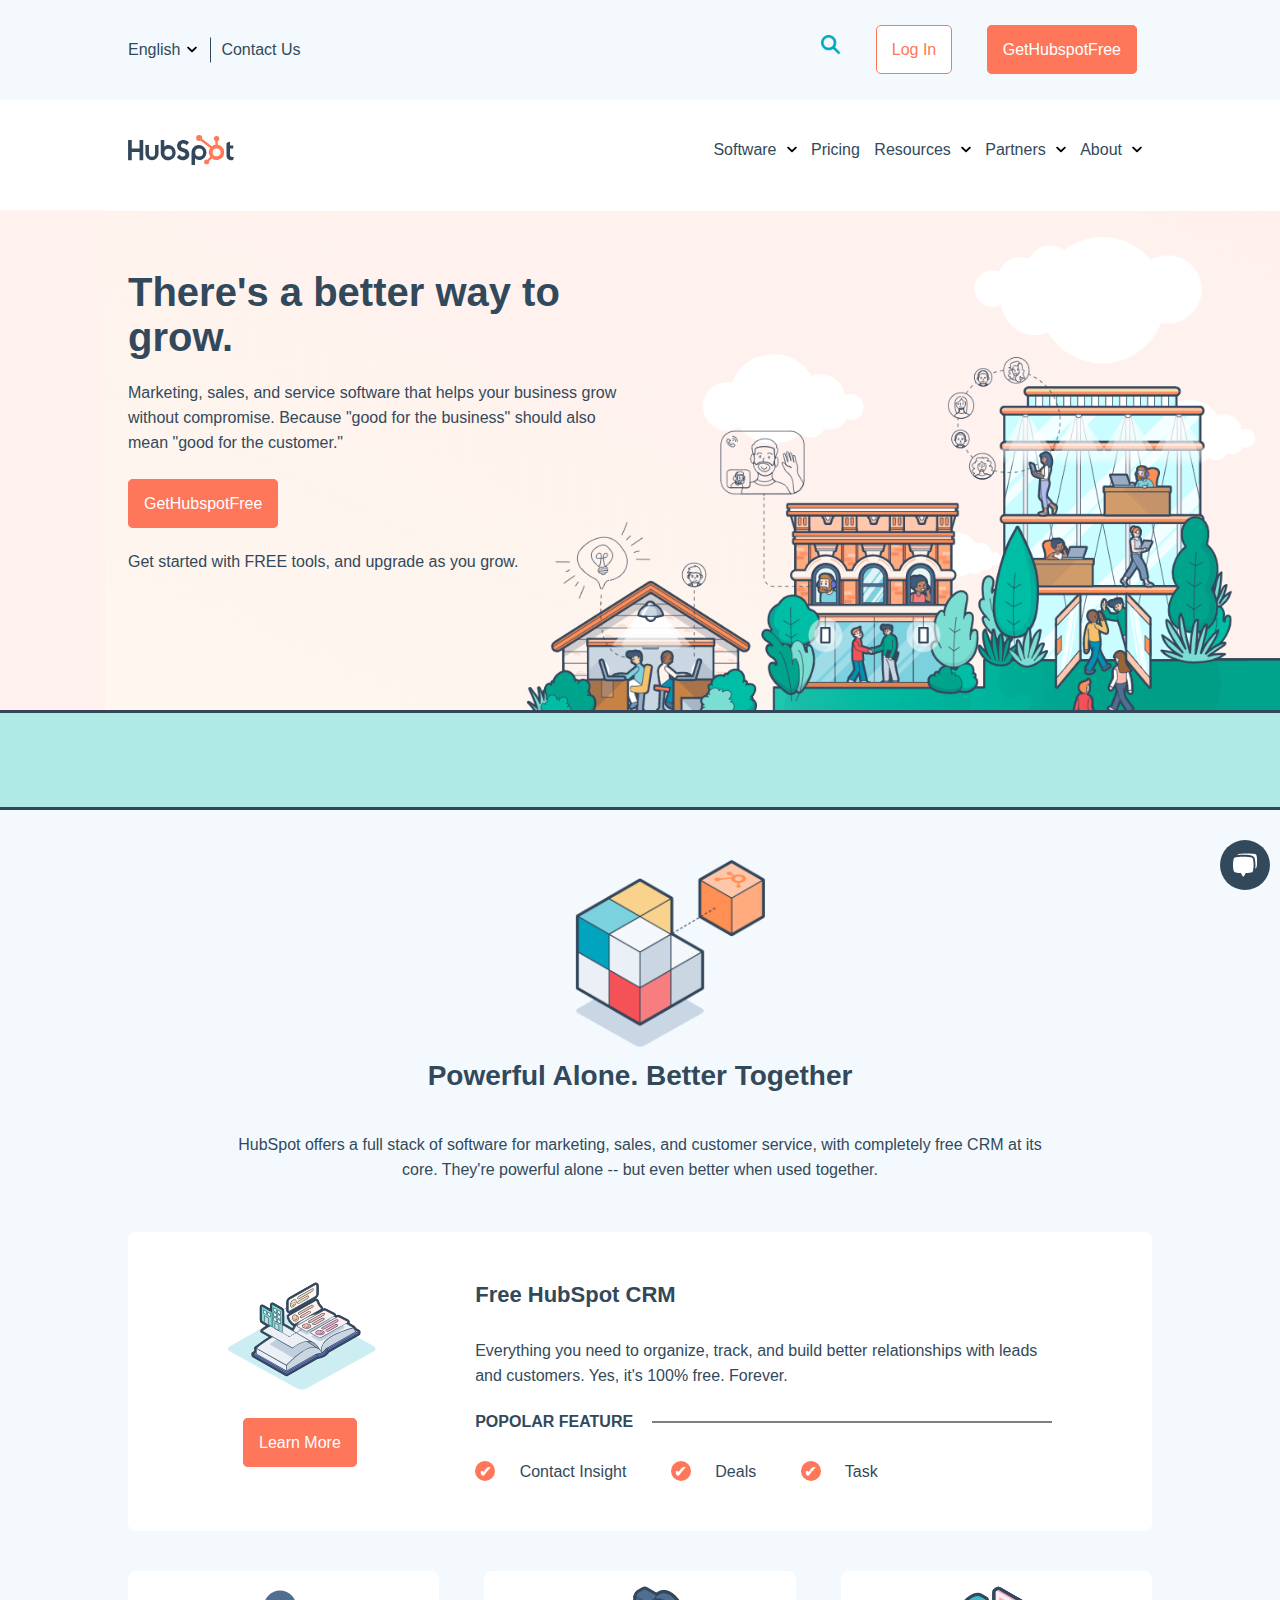
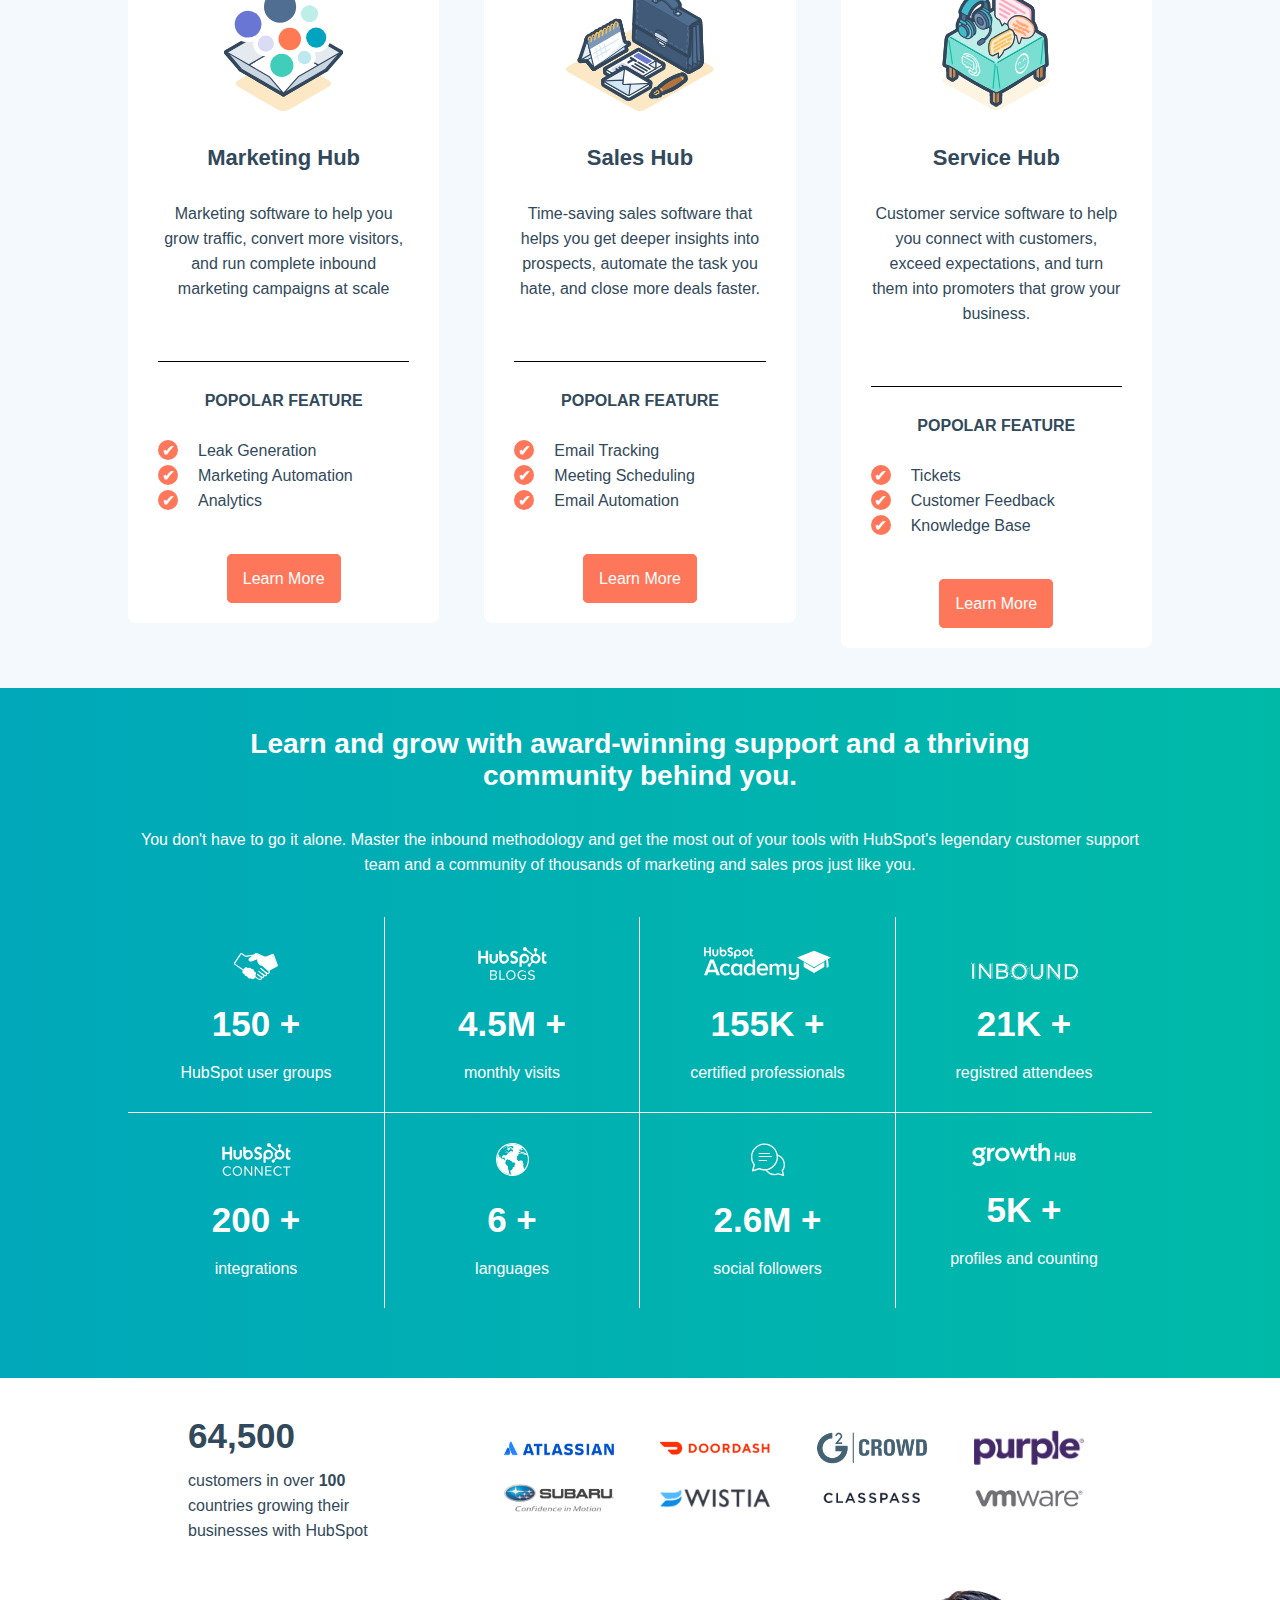
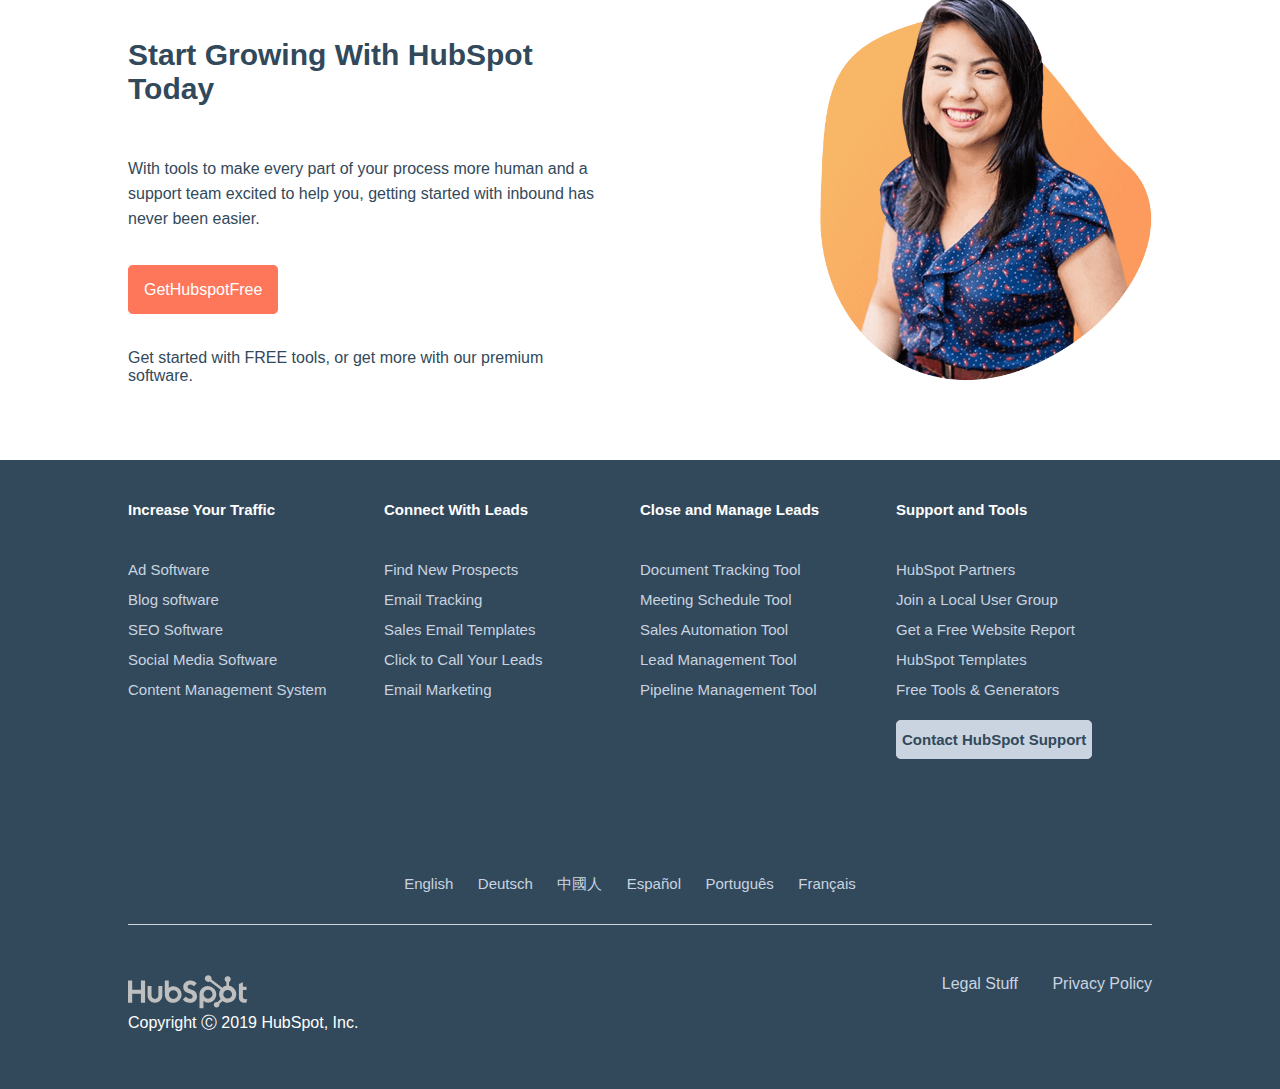
==== commit 9d43ac61: "Sistemo html e css e bonus" ====
--- a/bonus/index.html
+++ b/bonus/index.html
@@ -8,9 +8,6 @@
     <title>Hubspot</title>
     <!-- stylesheet -->
     <link rel="stylesheet" href="./assets/css/style.css">
-    <!-- font -->
-    <link rel="preconnect" href="https://fonts.gstatic.com">
-    <link href="https://fonts.googleapis.com/css2?family=Montserrat:wght@200;400;600;800&display=swap" rel="stylesheet">
     <!-- font awesome -->
     <link rel="stylesheet" href="https://cdnjs.cloudflare.com/ajax/libs/font-awesome/5.15.3/css/all.min.css" integrity="sha512-iBBXm8fW90+nuLcSKlbmrPcLa0OT92xO1BIsZ+ywDWZCvqsWgccV3gFoRBv0z+8dLJgyAHIhR35VZc2oM/gI1w==" crossorigin="anonymous" />
 </head>
@@ -67,7 +64,60 @@
                     <img src="./assets/img/logo.svg" alt="">
                 </div>
                 <div class="menu_dx2 float_left">
-                    <a href="">Software<img src="./assets/img/chevron-down-solid.svg" alt="chevron down"></a>
+                    <a href="" class="dropdown5">
+                        Software<img src="./assets/img/chevron-down-solid.svg" alt="chevron down">
+                        <div class="dropdown-content5">
+                            <div class="bor_bot_s clearfix cerchicon">
+                                <div class="float_left">
+                                    <img src="./assets/img/cerchicon.jpg" alt="">
+                                </div>
+                                <div class="float_left">
+                                    <p>Free HubSpot CRM</p>
+                                    <p>All your contacts and companies. 100% free.</p>
+                                </div>                                
+                            </div>
+                            <div class="clearfix fulmine">
+                                <div class="float_left">
+                                    <img src="./assets/img/fulmine.svg" alt="">
+                                </div>
+                                <div class="float_left">
+                                    <p>Marketing Hub</p>
+                                    <p>Marketing software to increase traffic and leads. Free and premium pians.</p>
+                                </div>
+                            </div>
+                            <div class="clearfix stella">
+                                <div class="float_left">
+                                    <img src="./assets/img/stella.svg" alt="">
+                                </div>
+                                <div class="float_left">
+                                    <p>Sales Hub</p>
+                                    <p>Sales software for closing more deels, faster. Free and premium plans.</p>
+                                </div>
+                            </div>
+                            <div class="clearfix cuore">
+                                <div class="float_left">
+                                    <img src="./assets/img/cuore.svg" alt="">
+                                </div>
+                                <div class="float_left">
+                                    <p>Service Hub</p>
+                                    <p>Software for providing first-class customer service. Free and premium plans.</p>
+                                </div>
+                            </div>
+                            <div class="bor_bot_s clearfix frecciagiu">
+                                <div class="float_left">
+                                    <img src="./assets/img/frecciagiu.svg" alt="">
+                                </div>
+                                <div class="float_left">
+                                    <p>CMS Hub <span class="btn_blu">NEW</span></p>
+                                    <p>Content management software to power websites. Premium plans and free trial.</p>
+                                </div>
+                            </div>
+                            <div>
+                                <p>App Marketplace</p>
+                                <p>Find HubSpot apps for the tools and software you use to run your business.</p>
+                            </div>
+                        </div>
+                    </a>
                     <a href="">Pricing</a>
                     <a href="" class="dropdown4">
                         Resources<img src="./assets/img/chevron-down-solid.svg" alt="chevron down">
@@ -156,7 +206,7 @@
             <div class="container clearfix">
                 <div class="scritte_header float_left">
                     <p>There's a better way to grow.</p>
-                    <p>Marketing, sales, and service software that helps your business grow without compromise. Because "good for the business" should also mean "good for the customer."</p>
+                    <p class="line-height_25">Marketing, sales, and service software that helps your business grow without compromise. Because "good for the business" should also mean "good for the customer."</p>
                     <a href="" class="bottone pieno pieno_rosa">GetHubspotFree</a>
                     <p>Get started with FREE tools, and upgrade as you grow.</p>
                 </div>
@@ -179,32 +229,32 @@
             <div class="sezione_1 container clearfix">
                 <!-- sezione con il cubo -->
                 <div class="float_left sez_cubo">
-                    <img src="./assets/img/cube.webp" class="cubo" alt="Cubo">
-                    <p>Powerful Alone. Better Together</p>
-                    <p>HubSpot offers a full stack of software for marketing, sales, and customer service, with  completely free CRM at its core. They're powerful alone -- but even better when used together.</p>
+                    <img src="./assets/img/cube.webp" alt="Cubo">
+                    <p class="text-align_center">Powerful Alone. Better Together</p>
+                    <p class="container text-align_center line-height_25">HubSpot offers a full stack of software for marketing, sales, and customer service, with  completely free CRM at its core. They're powerful alone -- but even better when used together.</p>
                 </div>
                 <!-- /sezione con il cubo -->
 
                 <!-- free hubspot crm -->
-                <div class="float_left azzurro_chiaro crm">
+                <div class="float_left azzurro_chiaro">
                     <div class="container float_left clearfix">
                         <div id="book" class="float_left">
                             <div><img src="./assets/img/book.svg" alt=""></div>
                             <a href="" class="bottone pieno pieno_bianco">Learn More</a>
                         </div>
-                        <div id="hubspotcrm"  class="float_left">
+                        <div class="float_left">
                             <p>Free HubSpot CRM</p>
-                            <p>Everything you need to organize, track, and build better relationships with leads and customers. Yes, it's 100% free. Forever.</p>
+                            <p class="line-height_25">Everything you need to organize, track, and build better relationships with leads and customers. Yes, it's 100% free. Forever.</p>
                             <p style="position: relative;">
                                 popolar feature
                                 <span class="hr"></span> <!-- linea orizzontale -->
                             </p>
                             <p>
-                                <span class="cerchio">&#10004;</span>
+                                <span class="cerchio text-align_center">&#10004;</span>
                                 <span class="cerchio_s">Contact Insight</span>
-                                <span class="cerchio">&#10004;</span>
+                                <span class="cerchio text-align_center">&#10004;</span>
                                 <span class="cerchio_s">Deals</span>
-                                <span class="cerchio">&#10004;</span>
+                                <span class="cerchio text-align_center">&#10004;</span>
                                 <span class="cerchio_s">Task</span>
                             </p>
                         </div>
@@ -214,19 +264,19 @@
 
                 <!-- colonne -->
                     <!-- colonna 1 -->
-                    <div class="float_left azzurro_chiaro colonna3">
+                    <div class="float_left azzurro_chiaro colonna3 text-align_center">
                         <div class="card1 clearfix">
                             <div class="int_col_1 float_left">
                                 <img src="./assets/img/buble.svg" alt="bolle">
                                 <p>Marketing Hub</p>
-                                <p>Marketing software to help you grow traffic, convert more visitors, and run complete inbound marketing campaigns at scale</p>
+                                <p class="line-height_25">Marketing software to help you grow traffic, convert more visitors, and run complete inbound marketing campaigns at scale</p>
                             </div>
                             <div class="int_col_2 float_left">
                                 <p>popolar feature</p>
-                                <p id="pf">
-                                    <span class="cerchio_s"><span class="cerchio">&#10004;</span>Leak Generation</span>
-                                    <span class="cerchio_s"><span class="cerchio">&#10004;</span>Marketing Automation</span>
-                                    <span class="cerchio_s"><span class="cerchio">&#10004;</span>Analytics</span>
+                                <p>
+                                    <span class="cerchio_s"><span class="cerchio text-align_center">&#10004;</span>Leak Generation</span>
+                                    <span class="cerchio_s"><span class="cerchio text-align_center">&#10004;</span>Marketing Automation</span>
+                                    <span class="cerchio_s"><span class="cerchio text-align_center">&#10004;</span>Analytics</span>
                                 </p>
                                 <a href="" class="bottone pieno pieno_bianco">Learn More</a>
                             </div>
@@ -235,19 +285,19 @@
                     <!-- /colonna 1 -->
 
                     <!-- colonna 2 -->
-                    <div class="float_left azzurro_chiaro colonna3">
+                    <div class="float_left azzurro_chiaro colonna3 text-align_center">
                         <div class="card2 clearfix">
                             <div class="int_col_1 float_left">
                                 <img src="./assets/img/office.svg" alt="ufficio">
                                 <p>Sales Hub</p>
-                                <p>Time-saving sales software that helps you get deeper insights into prospects, automate the task you hate, and close more deals faster.</p>
+                                <p class="line-height_25">Time-saving sales software that helps you get deeper insights into prospects, automate the task you hate, and close more deals faster.</p>
                             </div>
                             <div class="int_col_2 float_left">
                                 <p>popolar feature</p>
-                                <p id="pf">
-                                    <span class="cerchio_s"><span class="cerchio">&#10004;</span>Email Tracking</span>
-                                    <span class="cerchio_s"><span class="cerchio">&#10004;</span>Meeting Scheduling</span>
-                                    <span class="cerchio_s"><span class="cerchio">&#10004;</span>Email Automation</span>
+                                <p>
+                                    <span class="cerchio_s"><span class="cerchio text-align_center">&#10004;</span>Email Tracking</span>
+                                    <span class="cerchio_s"><span class="cerchio text-align_center">&#10004;</span>Meeting Scheduling</span>
+                                    <span class="cerchio_s"><span class="cerchio text-align_center">&#10004;</span>Email Automation</span>
                                 </p>
                                 <a href="" class="bottone pieno pieno_bianco">Learn More</a>
                             </div>
@@ -256,19 +306,19 @@
                     <!-- /colonna 2 -->
 
                     <!-- colonna 3 -->
-                    <div class="float_left azzurro_chiaro colonna3">
+                    <div class="float_left azzurro_chiaro colonna3 text-align_center">
                         <div class="card3 clearfix">
                             <div class="int_col_1 float_left">
                                 <img src="./assets/img/table.svg" alt="tavolo">
                                 <p>Service Hub</p>
-                                <p>Customer service software to help you connect with customers, exceed expectations, and turn them into promoters that grow your business.</p>
+                                <p class="line-height_25">Customer service software to help you connect with customers, exceed expectations, and turn them into promoters that grow your business.</p>
                             </div>
                             <div class="int_col_2 float_left">
                                 <p>popolar feature</p>
-                                <p id="pf">
-                                    <span class="cerchio_s"><span class="cerchio">&#10004;</span>Tickets</span>
-                                    <span class="cerchio_s"><span class="cerchio">&#10004;</span>Customer Feedback</span>
-                                    <span class="cerchio_s"><span class="cerchio">&#10004;</span>Knowledge Base</span>
+                                <p>
+                                    <span class="cerchio_s"><span class="cerchio text-align_center">&#10004;</span>Tickets</span>
+                                    <span class="cerchio_s"><span class="cerchio text-align_center">&#10004;</span>Customer Feedback</span>
+                                    <span class="cerchio_s"><span class="cerchio text-align_center">&#10004;</span>Knowledge Base</span>
                                 </p>
                                 <a href="" class="bottone pieno pieno_bianco">Learn More</a>
                             </div>
@@ -283,11 +333,11 @@
 
         <!-- sezione 2 -->
         <section id="sezione_blu">
-            <div class="container">
+            <div class="container text-align_center">
                 <p>
                     Learn and grow with award-winning support and a thriving community behind you.
                 </p>
-                <p>
+                <p class="line-height_25">
                     You don't have to go it alone. Master the inbound methodology and get the most out of your tools with HubSpot's legendary customer support team and a community of thousands of marketing and sales pros just like you. 
                 </p>
                 <div class="clearfix">
@@ -339,14 +389,14 @@
         <!-- sezione 3 -->
         <section id="sezione_bianca">
             <div class="container">
-                <div class="clearfix sez_bianca_1">
+                <div class="clearfix sez_bianca_1 line-height_25">
                     <div class="float_left">
                         <p class="scritta_grande" style="padding-bottom: 20px;">64,500</p>
                         <p>
                             customers in over <span style="font-weight: 600;">100</span> countries growing their businesses with HubSpot
                         </p>
                     </div>
-                    <div class="float_left sponsor">
+                    <div class="float_left">
                         <div class="float_left">
                             <img src="./assets/img/atlasian.webp" alt="atlasian">
                         </div>
@@ -375,8 +425,8 @@
                 </div>
                 <div class="sez_bianca_2 clearfix">
                     <div class="float_left">
-                        <p class="">Start Growing With HubSpot Today</p>
-                        <p>With tools to make every part of your process more human and a support team excited to help you, getting started with inbound has never been easier.</p>
+                        <p>Start Growing With HubSpot Today</p>
+                        <p class="line-height_25">With tools to make every part of your process more human and a support team excited to help you, getting started with inbound has never been easier.</p>
                         <a class="btn bottone pieno pieno_bianco" href="">GetHubspotFree</a>
                         <p>Get started with FREE tools, or get more with our premium software.</p>
                     </div>
@@ -396,7 +446,7 @@
         <div class="container">
 
             <!-- sezione 1 -->
-            <div class="sez_blu_1 clearfix">
+            <div class="clearfix">
                 <div class="float_left">
                     <ul>
                         <span>Increase Your Traffic</span>
@@ -436,12 +486,12 @@
                         <li><a href="">HubSpot Templates</a></li>
                         <li><a href="">Free Tools & Generators</a></li>
                         <a class="bottone pieno2" href="">Contact HubSpot Support</a>
-                        <div class="social">
-                            <a href=""><i style="color: #c9d4e0;" class="fab fa-facebook-f"></i></a>
-                            <a href=""><i style="color: #c9d4e0;" class="fab fa-instagram"></i></a>
-                            <a href=""><i style="color: #c9d4e0;" class="fab fa-youtube"></i></a>
-                            <a href=""><i style="color: #c9d4e0;" class="fab fa-twitter"></i></a>
-                            <a href=""><i style="color: #c9d4e0;" class="fab fa-linkedin-in"></i></a>
+                        <div>
+                            <a href=""><i class="fab fa-facebook-f"></i></a>
+                            <a href=""><i class="fab fa-instagram"></i></a>
+                            <a href=""><i class="fab fa-youtube"></i></a>
+                            <a href=""><i class="fab fa-twitter"></i></a>
+                            <a href=""><i class="fab fa-linkedin-in"></i></a>
                         </div>
                     </ul>
                 </div>
@@ -449,7 +499,7 @@
             <!-- /sezione 1 -->
 
             <!-- sezione 2 -->
-            <div class="sez_blu_2">
+            <div class="text-align_center">
                 <span><a href="">English</a></span>
                 <span><a href="">Deutsch</a></span>
                 <span><a href="">中國人</a></span>
@@ -460,20 +510,18 @@
             <!-- /sezione 2 -->
 
             <!-- sezione 3 -->
-            <div>
-                <div class="sez_blu_3 clearfix">
-                    <div class="float_left">
-                        <div>
-                            <img src="./assets/img/logo-white.svg" alt="logo bianco">
-                        </div>
-                        <div>
-                            Copyright &#x24B8; 2019 HubSpot, Inc.
-                        </div>
-                    </div>
-                    <div class="sez_blu_3_dx float_left">
-                        <span><a href="">Legal Stuff</a></span>
-                        <span><a href="">Privacy Policy</a></span>
-                    </div>
+            <div class="clearfix">
+                <div class="float_left">
+                    <div>
+                        <img src="./assets/img/logo-white.svg" alt="logo bianco">
+                    </div>
+                    <div>
+                        Copyright &#x24B8; 2019 HubSpot, Inc.
+                    </div>
+                </div>
+                <div class="float_left">
+                    <span><a href="">Legal Stuff</a></span>
+                    <span><a href="">Privacy Policy</a></span>
                 </div>
             </div>
             <!-- /sezione 3 -->
--- a/bonus/assets/css/style.css
+++ b/bonus/assets/css/style.css
@@ -2,11 +2,9 @@
     box-sizing: border-box;
     padding: 0;
     margin: 0;
-    /* font-family: 'Montserrat', sans-serif; */
     font-family: Arial, Helvetica, sans-serif;
     color: #32495b;
 }
-
 /* utility class */
 .container{
     width: 80%;
@@ -28,11 +26,11 @@
 }
 .bottone{
     border-radius: 5px;
+    padding: 15px;
     margin: 0 15px;
     text-decoration: none;
 }
 .vuoto{
-    padding: 15px;
     border: 1px solid #fe775a;
     color: #fe775a;
     background-color: white;
@@ -42,10 +40,21 @@
     background-color: #fe775a;
 }
 .pieno{
-    padding: 15px;
     border: 1px solid #fe775a;
     background-color: #fe775a;
     color: white;
+}
+.pieno_azzurro_chiaro:hover{
+    color: #fe775a;
+    background-color: #f4f9fd;
+}
+.pieno_rosa:hover{
+    color: #fe775a;
+    background-color: #fff2ee;
+}
+.pieno_bianco:hover{
+    color: #fe775a;
+    background-color: white;
 }
 .pieno2{
     padding: 10px 5px;
@@ -60,36 +69,30 @@
     background-color: #32495b;
     color: #c9d4e0;
 }
-.pieno_azzurro_chiaro:hover{
-    color: #fe775a;
-    background-color: #f4f9fd;
-}
-.pieno_rosa:hover{
-    color: #fe775a;
-    background-color: #fff2ee;
-}
-.pieno_bianco:hover{
-    color: #fe775a;
-    background-color: white;
-}
 .float_left{
     float: left;
 }
 .cerchio{
     width: 20px;
     height: 20px;
-    line-height: 15px;
     padding: 3px;
     margin-right: 20px;
     border-radius: 50%;
+    line-height: 15px;
     background-color: #fe775a;
     color: white;
+    display: inline-block;
+}
+.cerchio_s{
+    margin-right: 40px;
+}
+.line-height_25{
+    line-height: 25px;
+}
+.text-align_center{
     text-align: center;
-    display: inline-block;
-}
-
-/* header */
-/* primo nav */
+}
+/* header */ /* primo nav */
 header nav:first-child{
     width: 100%;
     height: 100px;
@@ -98,7 +101,7 @@
 .menu_sx, .menu_dx{
     width: 50%;
 }
-.menu_sx{
+.menu_sx, .menu_dx{
     line-height: 100px;
 }
 .menu_sx a{
@@ -126,27 +129,18 @@
 }
 .menu_dx{
     text-align: right;
-    line-height: 100px;
 }
 .menu_dx > a > img{
     width: 20px;
     margin-right: 15px;
 }
-.menu_dx > a > img:hover{
-    width: 30px;
-}
-
 /* secondo nav */
 header nav:nth-child(2){
     width: 100%;
     height: 100px;
 }
-.menu_sx2{
-    width: 40%;
-    line-height: 100px;
-}
-.menu_dx2{
-    width: 60%;
+.menu_sx2, .menu_dx2{
+    width: 50%;
     line-height: 100px;
 }
 .menu_sx2 img{
@@ -163,13 +157,11 @@
     width: 10px;
     margin-left: 10px;
 }
-
 /* parte centrale header */
 .main_header {
     height: 500px;
     background-image: url("../img/jumbotron.png");
     background-repeat: no-repeat;
-    background-size: contain;
     background-position-x: 100%;
     background-size: 1175px;
 }
@@ -184,7 +176,6 @@
 }
 .scritte_header :nth-child(2){
     margin-bottom: 40px;
-    line-height: 25px;
 }
 .scritte_header :nth-child(4){
     margin-top: 40px;
@@ -192,7 +183,6 @@
 .scritte_header a{
     margin-left: 0;
 }
-
 /* barra azzurra */
 .barra_azzurra{
     width: 100%;
@@ -200,16 +190,11 @@
     border-top: 3px solid #33475b;
     border-bottom: 3px solid #33475b;
 }
-
-
-/* main */
-/* sezione 1 */
-/* sezione con il cubo */
+/* main */ /* sezione 1 */ /* sezione con il cubo */
 .sez_cubo{
     position: relative;
-    width: 100%;
-}
-.cubo{
+}
+.sez_cubo > img{
     width: 250px;
     position: absolute;
     left: 50%;
@@ -221,45 +206,37 @@
     margin-bottom: 40px;
     font-size: 28px;
     font-weight: 600;
-    text-align: center;
 }
 .sez_cubo :nth-child(3){
-    text-align: center;
     margin-bottom: 50px;
-    line-height: 25px;
-}
-
+}
 /* free hubspot crm */
-.crm{
-    width: 100%;
-}
-.crm > div{
+.sezione_1 > div:nth-child(2) > div{
     border-radius: 0.5rem;
     width: 100%;
     background-color: white;
     padding: 50px 100px;
 }
-#book{
+.sezione_1 > div:nth-child(2) > div > div:first-child{
     width: 30%;
 }
-#book > div > img{
+.sezione_1 > div:nth-child(2) > div > div:first-child > div > img{
     width: 60%;
     margin-bottom: 40px;
 }
-#hubspotcrm{
+.sezione_1 > div:nth-child(2) > div > div:nth-child(2){
     width: 70%;
     height: 100%;
 }
-#hubspotcrm p:first-child{
+.sezione_1 > div:nth-child(2) > div > div:nth-child(2) p:first-child{
     font-size: 22px;
     font-weight: 600;
     margin-bottom: 30px;
 }
-#hubspotcrm p:nth-child(2){
+.sezione_1 > div:nth-child(2) > div > div:nth-child(2) p:nth-child(2){
     margin-bottom: 25px;
-    line-height: 25px;
-}
-#hubspotcrm p:nth-child(3){
+}
+.sezione_1 > div:nth-child(2) > div > div:nth-child(2) p:nth-child(3){
     margin-bottom: 30px;
     text-transform: uppercase;
     font-weight: 600;
@@ -274,44 +251,30 @@
     top: 50%;
     transform: translateY(-50%);
 }
-.cerchio_s{
-    margin-right: 40px;
-}
-
 /* colonne */
 .colonna3{
     width: calc(100%/3);
     padding-top: 40px;
-    text-align: center;
     padding-bottom: 40px;
 }
-.card1{
+.card1, .card2, .card3{
     border-radius: 0.5rem;
     background-color: white;
     width: calc(100%-30px);
-    margin-right: 30px;
     padding: 15px 30px;
     padding-bottom: 35px;
 }
+.card1{
+    margin-right: 30px;
+}
 .card2{
-    border-radius: 0.5rem;
-    background-color: white;
-    width: calc(100%-30px);
     margin-left: 15px;
     margin-right: 15px;
-    padding: 15px 30px;
-    padding-bottom: 35px;
 }
 .card3{
-    border-radius: 0.5rem;
-    background-color: white;
-    width: calc(100%-30px);
     margin-left: 30px;
-    padding: 15px 30px;
-    padding-bottom: 35px;
 }
 .int_col_1{
-    width: 100%;
     height: 60%;
 }
 .int_col_1 img{
@@ -324,7 +287,6 @@
     margin-bottom: 30px;
 }
 .int_col_1 :nth-child(3){
-    line-height: 25px;
     margin-bottom: 60px;
 }
 .int_col_2{
@@ -338,16 +300,14 @@
     margin-top: 30px;
     margin-bottom: 30px;
 }
-#pf{
+.colonna3 > div > div:nth-child(2) > p:nth-child(2){
     margin-bottom: 60px;
 }
-#pf span.cerchio_s{
+.colonna3 > div > div:nth-child(2) > p:nth-child(2) span.cerchio_s{
     text-align: left;
     display: block;
     margin-bottom: 5px;
 }
-
-
 /* sezione 2 */
 #sezione_blu{
     background: linear-gradient(90deg, #00A8B9 0%, #00BAA8 100%);
@@ -356,7 +316,6 @@
 }
 #sezione_blu > div > p{
     color: white;
-    text-align: center;
 }
 #sezione_blu > div > p:first-child{
     font-size: 28px;
@@ -373,7 +332,6 @@
 }
 #sezione_blu > div > div > div{
     width: 25%;
-    text-align: center;
     padding-bottom: 30px;
     padding-top: 30px;
 }
@@ -387,15 +345,13 @@
 }
 .quad_1{
     border-left: 1px solid white;
-    border-right: 1px solid white;
-}
-.quad_2{
+}
+.quad_2, .quad_1{
     border-right: 1px solid white;
 }
 .quad_3{
     border-top: 1px solid white;
 }
-
 /* sezione 3 */
 .sez_bianca_1{
     width: 100%;
@@ -404,20 +360,18 @@
 .sez_bianca_1 > div:first-child{
     width: 30%;
     padding: 45px;
-    line-height: 25px;
     padding-left: 60px;
 }
 .sez_bianca_1 > div:nth-child(2){
     width: 70%;
     padding: 45px;
-    /* text-align: right; */
-}
-.sponsor > div{
+}
+.sez_bianca_1 > div:nth-child(2) > div{
     width: 25%;
     height: 50px;
     position: relative;
 }
-.sponsor > div > img{
+.sez_bianca_1 > div:nth-child(2) > div > img{
     width: 110px;
     position: absolute;
     top: 50%;
@@ -437,9 +391,6 @@
     font-size: 30px;
     font-weight: 600;
 }
-.sez_bianca_2 > div > p:nth-child(2){
-    line-height: 25px;
-}
 .btn{
     margin-left: 0;
 }
@@ -452,7 +403,6 @@
     position: absolute;
     right: 0;
 }
-
 /* footer */
 footer{
     background-color: #32495b;
@@ -462,17 +412,15 @@
 footer div, footer ul, footer ul li, footer span{
     color: white;
 }
-.sez_blu_1{
+footer > div > div:first-child{
     width: 100%;
     padding-bottom: 70px;
 }
-.sez_blu_1 > div{
+footer > div > div:first-child > div{
     width: 25%;
 }
 footer ul{
     line-height: 30px;
-}
-footer ul li{
     list-style: none;
     font-size: 15px;
 }
@@ -491,28 +439,27 @@
 footer ul :nth-child(6){
     margin-bottom: 20px;
 }
-.social{
+footer > div > div > div:nth-child(4) > ul > div{
     padding-top: 20px;
 }
-.social > a{
+footer > div > div > div:nth-child(4) > ul > div > a > i{
+    color: #c9d4e0;
     padding-right: 25px;
 }
-
+footer > div > div > div:nth-child(4) > ul > div > a > i:hover{
+    color: #71e6ee;
+}
 /* sezione 2 */
-.sez_blu_2{
-    text-align: center;
-}
-.sez_blu_2 > span{
+footer > div > div:nth-child(2) > span{
     padding-right: 20px;
 }
-.sez_blu_2 > span > a{
+footer > div > div:nth-child(2) > span > a{
     font-size: 15px;
     color: #c9d4e0;
     text-decoration: none;
 }
-
 /* sezione 3 */
-.sez_blu_3{
+footer > div > div:nth-child(3){
     width: 100%;
     padding-top: 50px;
     padding-bottom: 20px;
@@ -520,24 +467,23 @@
     border-top: 1px solid #c9d4e0;
     color: #c9d4e0;
 }
-.sez_blu_3 > div{
+footer > div > div:nth-child(3) > div{
     width: 50%;
 }
-.sez_blu_3 > div > div > img{
+footer > div > div:nth-child(3) > div > div > img{
     filter: brightness(0.75);
     width: 120px;
 }
-.sez_blu_3_dx{
+footer > div > div:nth-child(3) > div:nth-child(2){
     text-align: right;
 }
-.sez_blu_3_dx span{
+footer > div > div:nth-child(3) > div:nth-child(2) span{
     margin-left: 30px;
 }
-.sez_blu_3_dx span a{
+footer > div > div:nth-child(3) > div:nth-child(2) span a{
     color: #c9d4e0;
     text-decoration: none;
 }
-
 /* chat */
 .chat{
     position: fixed;
@@ -716,4 +662,54 @@
 }
 .mtb{
     border-top: 1px solid grey;
+}
+/* software */
+.dropdown5{
+    position: relative;
+}
+.dropdown-content5{
+    display: none;
+    position: absolute;
+    top: 18px;
+    right: 0;
+    background-color: white;
+    box-shadow: 0px 8px 16px 0px rgba(0,0,0,0.2);
+    z-index: 1;
+    line-height: 20px;
+    width: 600px;
+    padding: 20px;
+}
+.dropdown-content5 p{
+    color: #32495b;
+    padding: 12px 16px;
+    text-align: left;
+}
+.dropdown-content5 p:first-child{
+    font-weight: 600;
+}
+.dropdown-content5 p:hover{
+    background-color: #f1f1f1
+}
+.dropdown5:hover .dropdown-content5{
+    display: block;
+}
+.bor_bot_s{
+    border-bottom: 1px solid #32495b;
+}
+.fulmine div:first-child, .cerchicon div:first-child, .stella div:first-child, .cuore div:first-child, .frecciagiu div:first-child{
+    width: 10%;
+}
+.fulmine > div > img, .cerchicon > div > img, .stella > div > img, .cuore > div > img, .frecciagiu > div > img{
+    width: 100%;
+    padding-top: 20px;
+}
+.fulmine div:nth-child(2), .cerchicon div:nth-child(2), .stella div:nth-child(2), .cuore div:nth-child(2), .frecciagiu div:nth-child(2){
+    width: 90%;
+    padding-left: 20px;
+}
+.btn_blu{
+    color: white;
+    background-color: #00bda5;
+    border-radius: 0.5rem;
+    padding: 8px 15px;
 }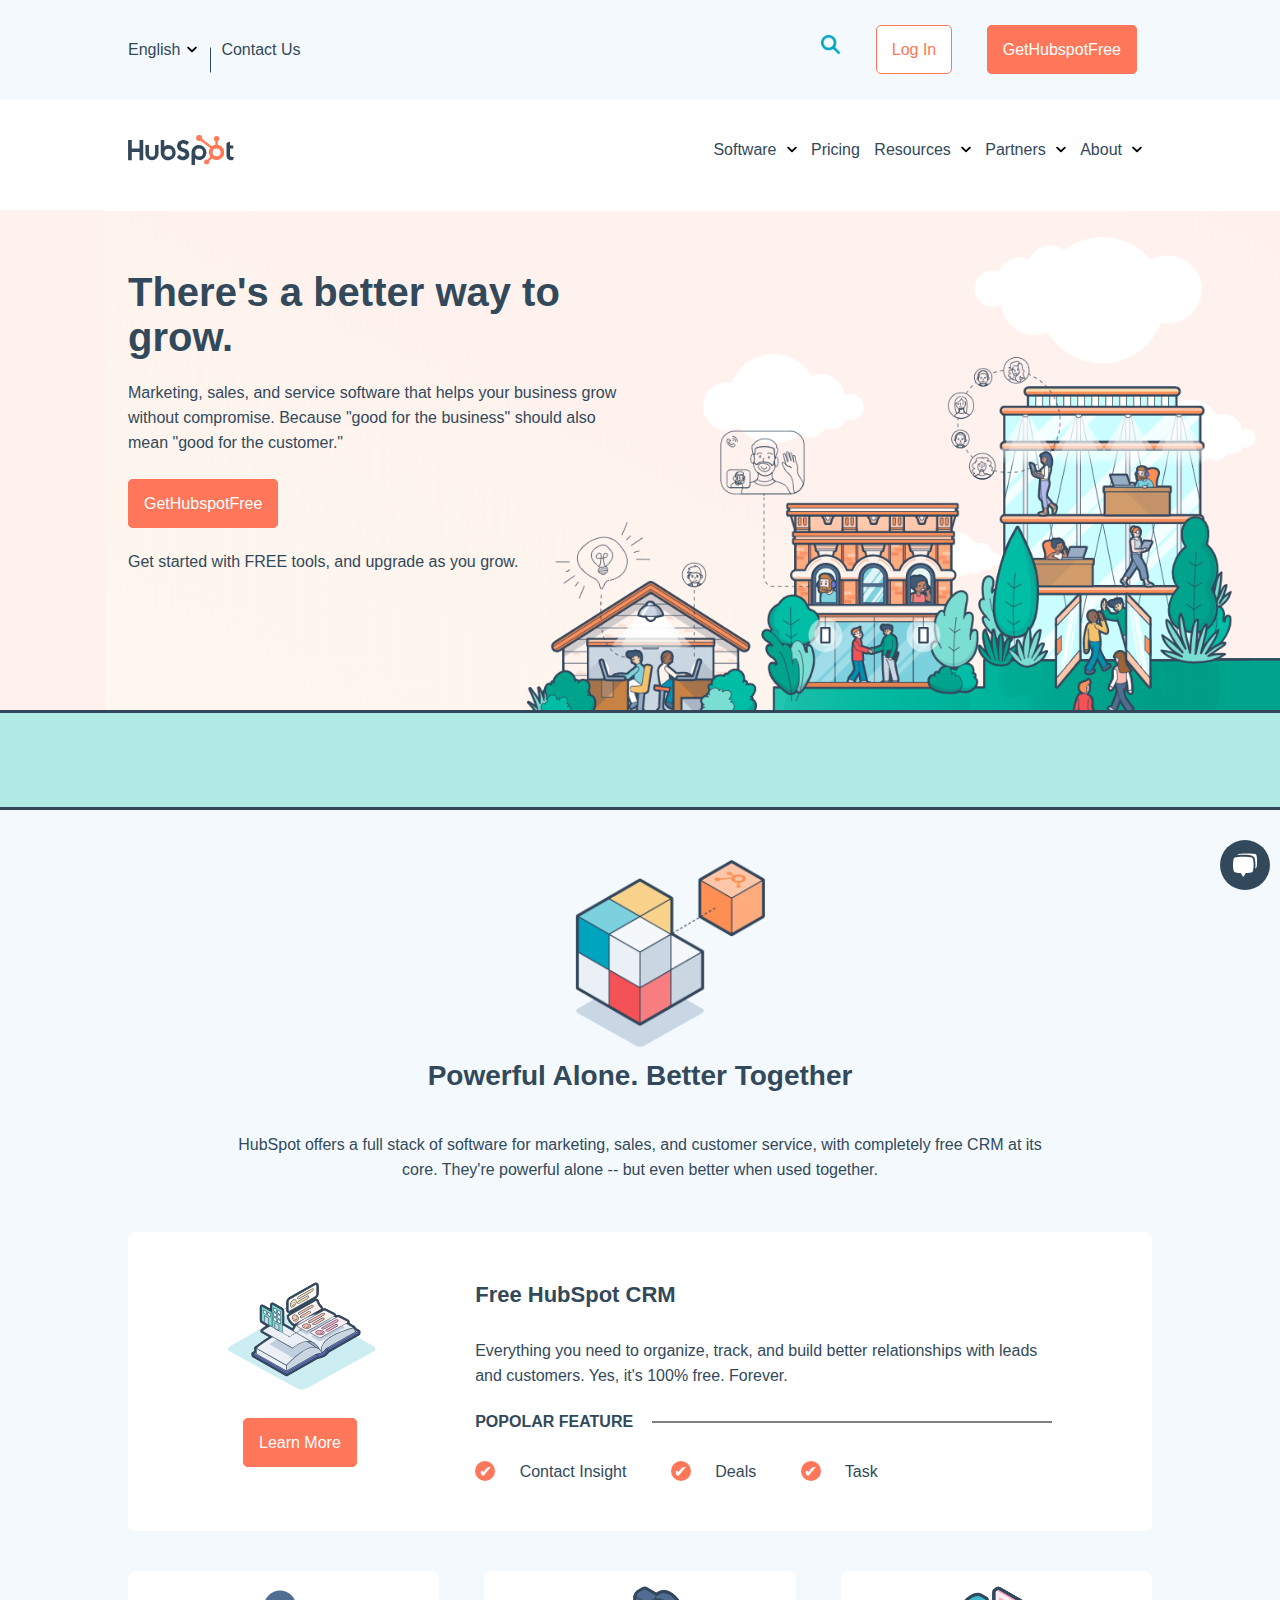
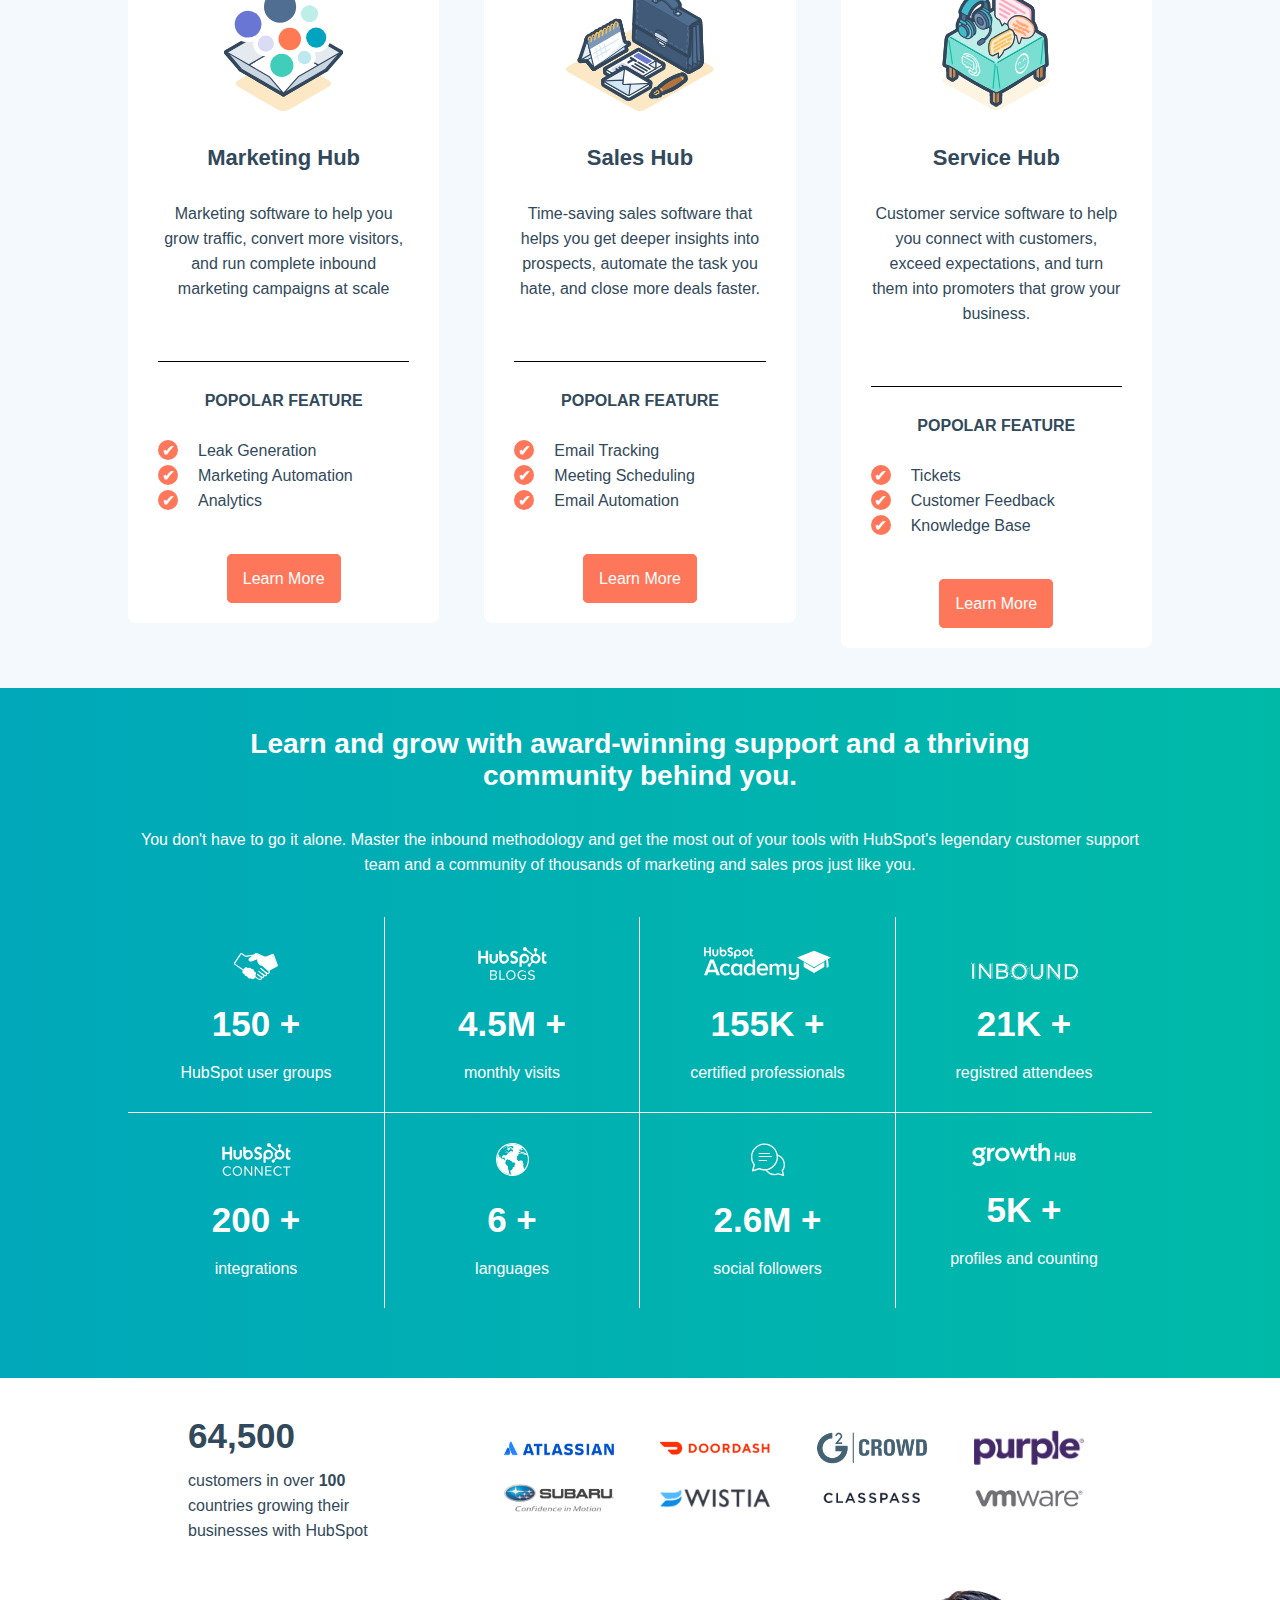
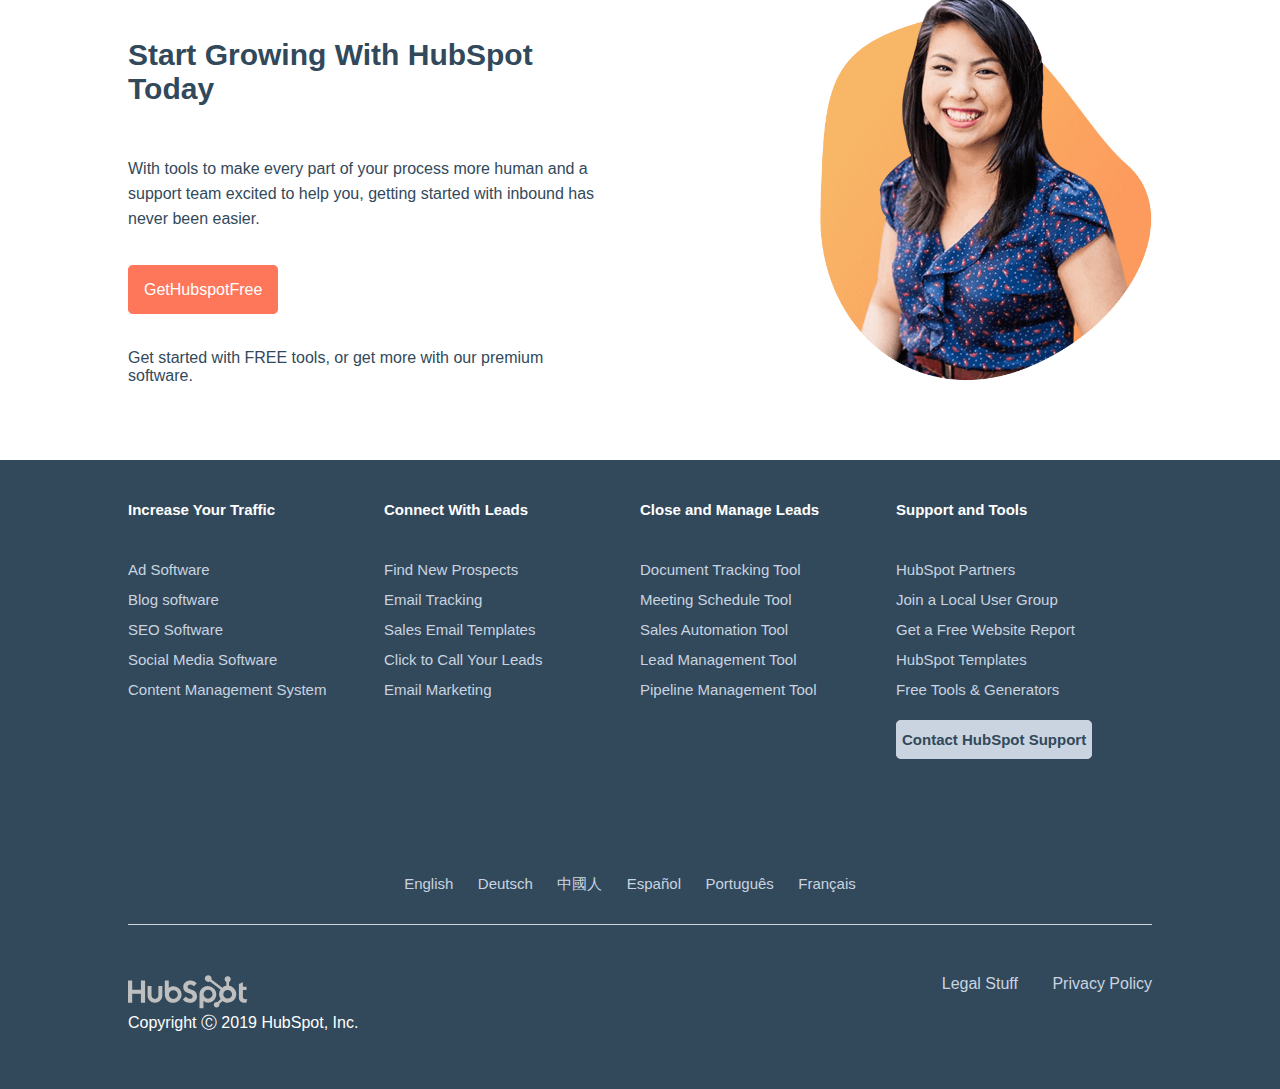
==== commit 914f3c72: "Frecce nei menu di dropdown" ====
--- a/bonus/index.html
+++ b/bonus/index.html
@@ -10,6 +10,7 @@
     <link rel="stylesheet" href="./assets/css/style.css">
     <!-- font awesome -->
     <link rel="stylesheet" href="https://cdnjs.cloudflare.com/ajax/libs/font-awesome/5.15.3/css/all.min.css" integrity="sha512-iBBXm8fW90+nuLcSKlbmrPcLa0OT92xO1BIsZ+ywDWZCvqsWgccV3gFoRBv0z+8dLJgyAHIhR35VZc2oM/gI1w==" crossorigin="anonymous" />
+    <link rel="shortcut icon" href="./assets/img/HubSpot-Inversed-Favicon.webp" type="image/x-icon">
 </head>
 <body>
     
@@ -67,7 +68,7 @@
                     <a href="" class="dropdown5">
                         Software<img src="./assets/img/chevron-down-solid.svg" alt="chevron down">
                         <div class="dropdown-content5">
-                            <div class="bor_bot_s clearfix cerchicon">
+                            <div class="clearfix cerchicon">
                                 <div class="float_left">
                                     <img src="./assets/img/cerchicon.jpg" alt="">
                                 </div>
@@ -76,7 +77,7 @@
                                     <p>All your contacts and companies. 100% free.</p>
                                 </div>                                
                             </div>
-                            <div class="clearfix fulmine">
+                            <div class="clearfix fulmine bor_top_s">
                                 <div class="float_left">
                                     <img src="./assets/img/fulmine.svg" alt="">
                                 </div>
@@ -103,7 +104,7 @@
                                     <p>Software for providing first-class customer service. Free and premium plans.</p>
                                 </div>
                             </div>
-                            <div class="bor_bot_s clearfix frecciagiu">
+                            <div class="clearfix frecciagiu">
                                 <div class="float_left">
                                     <img src="./assets/img/frecciagiu.svg" alt="">
                                 </div>
@@ -112,7 +113,7 @@
                                     <p>Content management software to power websites. Premium plans and free trial.</p>
                                 </div>
                             </div>
-                            <div>
+                            <div class="bor_top_s">
                                 <p>App Marketplace</p>
                                 <p>Find HubSpot apps for the tools and software you use to run your business.</p>
                             </div>
--- a/bonus/assets/css/style.css
+++ b/bonus/assets/css/style.css
@@ -106,6 +106,7 @@
 }
 .menu_sx a{
     text-decoration: none;
+    padding-bottom: 20px;
 }
 #trat{
     position: relative;
@@ -152,6 +153,7 @@
 .menu_dx2 a{
     margin-right: 10px;
     text-decoration: none;
+    padding-bottom: 20px;
 }
 .menu_dx2 a img{
     width: 10px;
@@ -533,16 +535,14 @@
 .chat:hover + .text_chat{
     display: block;
 }
-
-/* dropdown menu */
-/* english */
-.dropdown{
+/* dropdown menu */ /* english */
+.dropdown, .dropdown2, .dropdown3, .dropdown4, .dropdown5{
     position: relative;
 }
 .dropdown-content{
     display: none;
     position: absolute;
-    top: 18px;
+    top: 30px;
     background-color: white;
     box-shadow: 0px 8px 16px 0px rgba(0,0,0,0.2);
     z-index: 1;
@@ -554,20 +554,17 @@
     padding: 12px 16px;
     display: block;
 }
-.dropdown-content p:hover{
+.dropdown-content p:hover, .dropdown-content2 p:hover, .dropdown-content3 p:hover, .dropdown-content4 p:hover, .dropdown-content5 p:hover{
       background-color: #f1f1f1
 }
-.dropdown:hover .dropdown-content{
+.dropdown:hover .dropdown-content, .dropdown2:hover .dropdown-content2, .dropdown3:hover .dropdown-content3, .dropdown4:hover .dropdown-content4, .dropdown5:hover .dropdown-content5{
     display: block;
 }
 /* about */
-.dropdown2{
-    position: relative;
-}
-.dropdown-content2{
+.dropdown-content2, .dropdown-content3, .dropdown-content4, .dropdown-content5{
     display: none;
     position: absolute;
-    top: 18px;
+    top: 30px;
     right: 0;
     background-color: white;
     box-shadow: 0px 8px 16px 0px rgba(0,0,0,0.2);
@@ -581,120 +578,45 @@
     padding: 12px 16px;
     text-align: left;
 }
-.dropdown-content2 p:first-child{
+.dropdown-content2 p:first-child, .dropdown-content3 p:first-child, .dropdown-content4 p:first-child, .dropdown-content5 p:first-child{
     font-weight: 600;
 }
 .dropdown-content2 > div{
     width: calc(100%/3);
 }
-.dropdown-content2 p:hover{
-    background-color: #f1f1f1
-}
-.dropdown2:hover .dropdown-content2{
-    display: block;
-}
 /* partners */
-.dropdown3{
-    position: relative;
-}
-.dropdown-content3{
-    display: none;
-    position: absolute;
-    top: 18px;
-    right: 0;
-    background-color: white;
-    box-shadow: 0px 8px 16px 0px rgba(0,0,0,0.2);
-    z-index: 1;
-    line-height: 20px;
-    width: 600px;
-    padding: 20px;
-}
 .dropdown-content3 p{
     color: #32495b;
     padding: 12px 16px;
     text-align: left;
 }
-.dropdown-content3 p:first-child{
-    font-weight: 600;
-}
 .dropdown-content3 > div{
     width: 50%;
 }
-.dropdown-content3 p:hover{
-    background-color: #f1f1f1
-}
-.dropdown3:hover .dropdown-content3{
-    display: block;
-}
 /* resources */
-.dropdown4{
-    position: relative;
-}
 .dropdown-content4{
-    display: none;
-    position: absolute;
-    top: 18px;
-    right: 0;
-    background-color: white;
-    box-shadow: 0px 8px 16px 0px rgba(0,0,0,0.2);
-    z-index: 1;
-    line-height: 20px;
     width: 800px;
-    padding: 20px;
 }
 .dropdown-content4 p{
     color: #32495b;
     padding: 12px 16px;
     text-align: left;
-}
-.dropdown-content4 p:first-child{
-    font-weight: 600;
 }
 .dropdown-content4 > div{
     width: calc(100%/3);
     height: 150px;
 }
-.dropdown-content4 p:hover{
-    background-color: #f1f1f1
-}
-.dropdown4:hover .dropdown-content4{
-    display: block;
-}
 .mtb{
     border-top: 1px solid grey;
 }
 /* software */
-.dropdown5{
-    position: relative;
-}
-.dropdown-content5{
-    display: none;
-    position: absolute;
-    top: 18px;
-    right: 0;
-    background-color: white;
-    box-shadow: 0px 8px 16px 0px rgba(0,0,0,0.2);
-    z-index: 1;
-    line-height: 20px;
-    width: 600px;
-    padding: 20px;
-}
 .dropdown-content5 p{
     color: #32495b;
     padding: 12px 16px;
     text-align: left;
 }
-.dropdown-content5 p:first-child{
-    font-weight: 600;
-}
-.dropdown-content5 p:hover{
-    background-color: #f1f1f1
-}
-.dropdown5:hover .dropdown-content5{
-    display: block;
-}
-.bor_bot_s{
-    border-bottom: 1px solid #32495b;
+.bor_top_s{
+    border-top: 1px solid #32495b;
 }
 .fulmine div:first-child, .cerchicon div:first-child, .stella div:first-child, .cuore div:first-child, .frecciagiu div:first-child{
     width: 10%;
@@ -712,4 +634,36 @@
     background-color: #00bda5;
     border-radius: 0.5rem;
     padding: 8px 15px;
-}+}
+/* frecce sui dropdown */
+.dropdown-content, .dropdown-content2, .dropdown-content3, .dropdown-content4, .dropdown-content5{
+    border: 1px solid black;
+}
+.dropdown-content:before, .dropdown-content2:before, .dropdown-content3:before, .dropdown-content4:before, .dropdown-content5:before {
+    content: "";
+    position: absolute;
+    border-color: rgba(194, 225, 245, 0);
+    border: solid transparent;
+    border-bottom-color: white;
+    border-width: 11px;
+    margin-left: -10px;
+    top: -21px;
+    right: 35px;
+    z-index: 1;
+} 
+.dropdown-content:after, .dropdown-content2:after, .dropdown-content3:after, .dropdown-content4:after, .dropdown-content5:after {
+    content: "";
+    position: absolute;
+    right: 36px;
+    top: -21px;
+    width: 0;
+    height: 0;
+    border: solid transparent;
+    border-width: 10px;
+    border-bottom-color: black;
+    z-index: 0;
+}
+  
+
+
+  